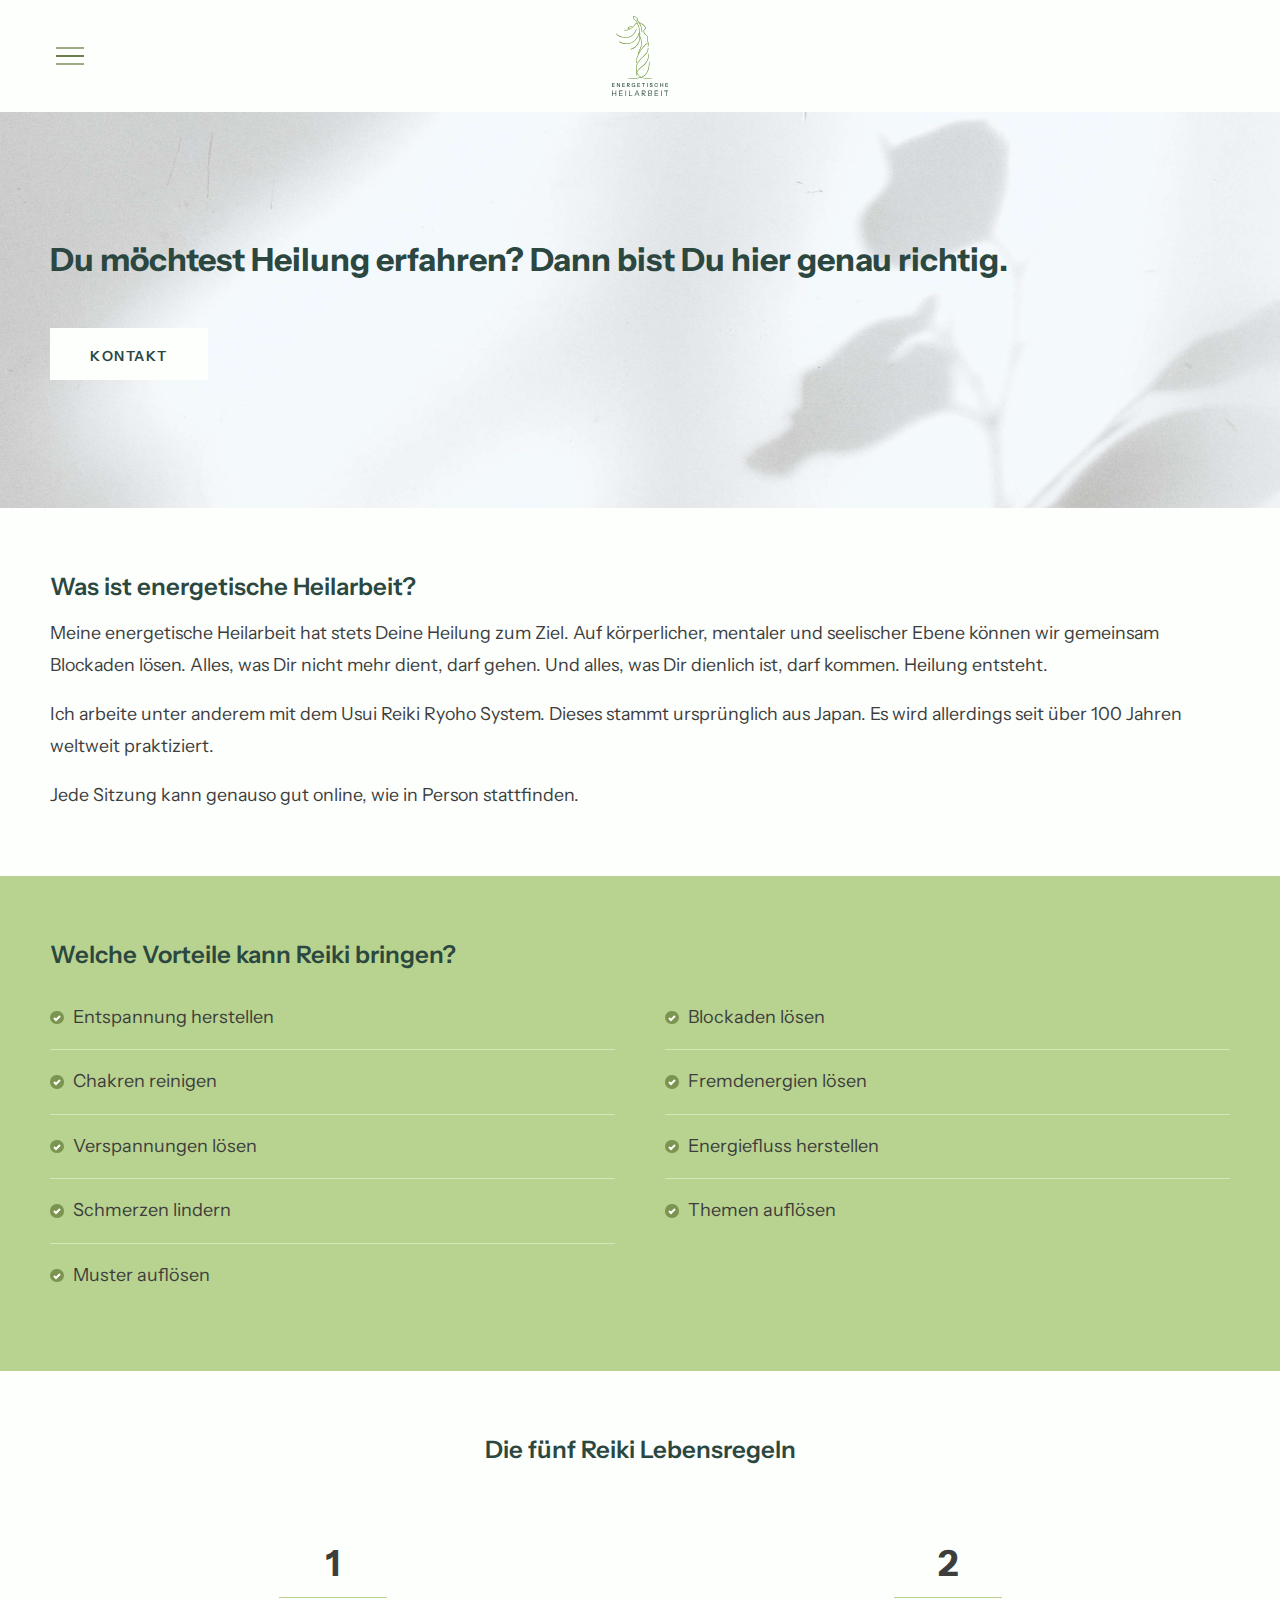
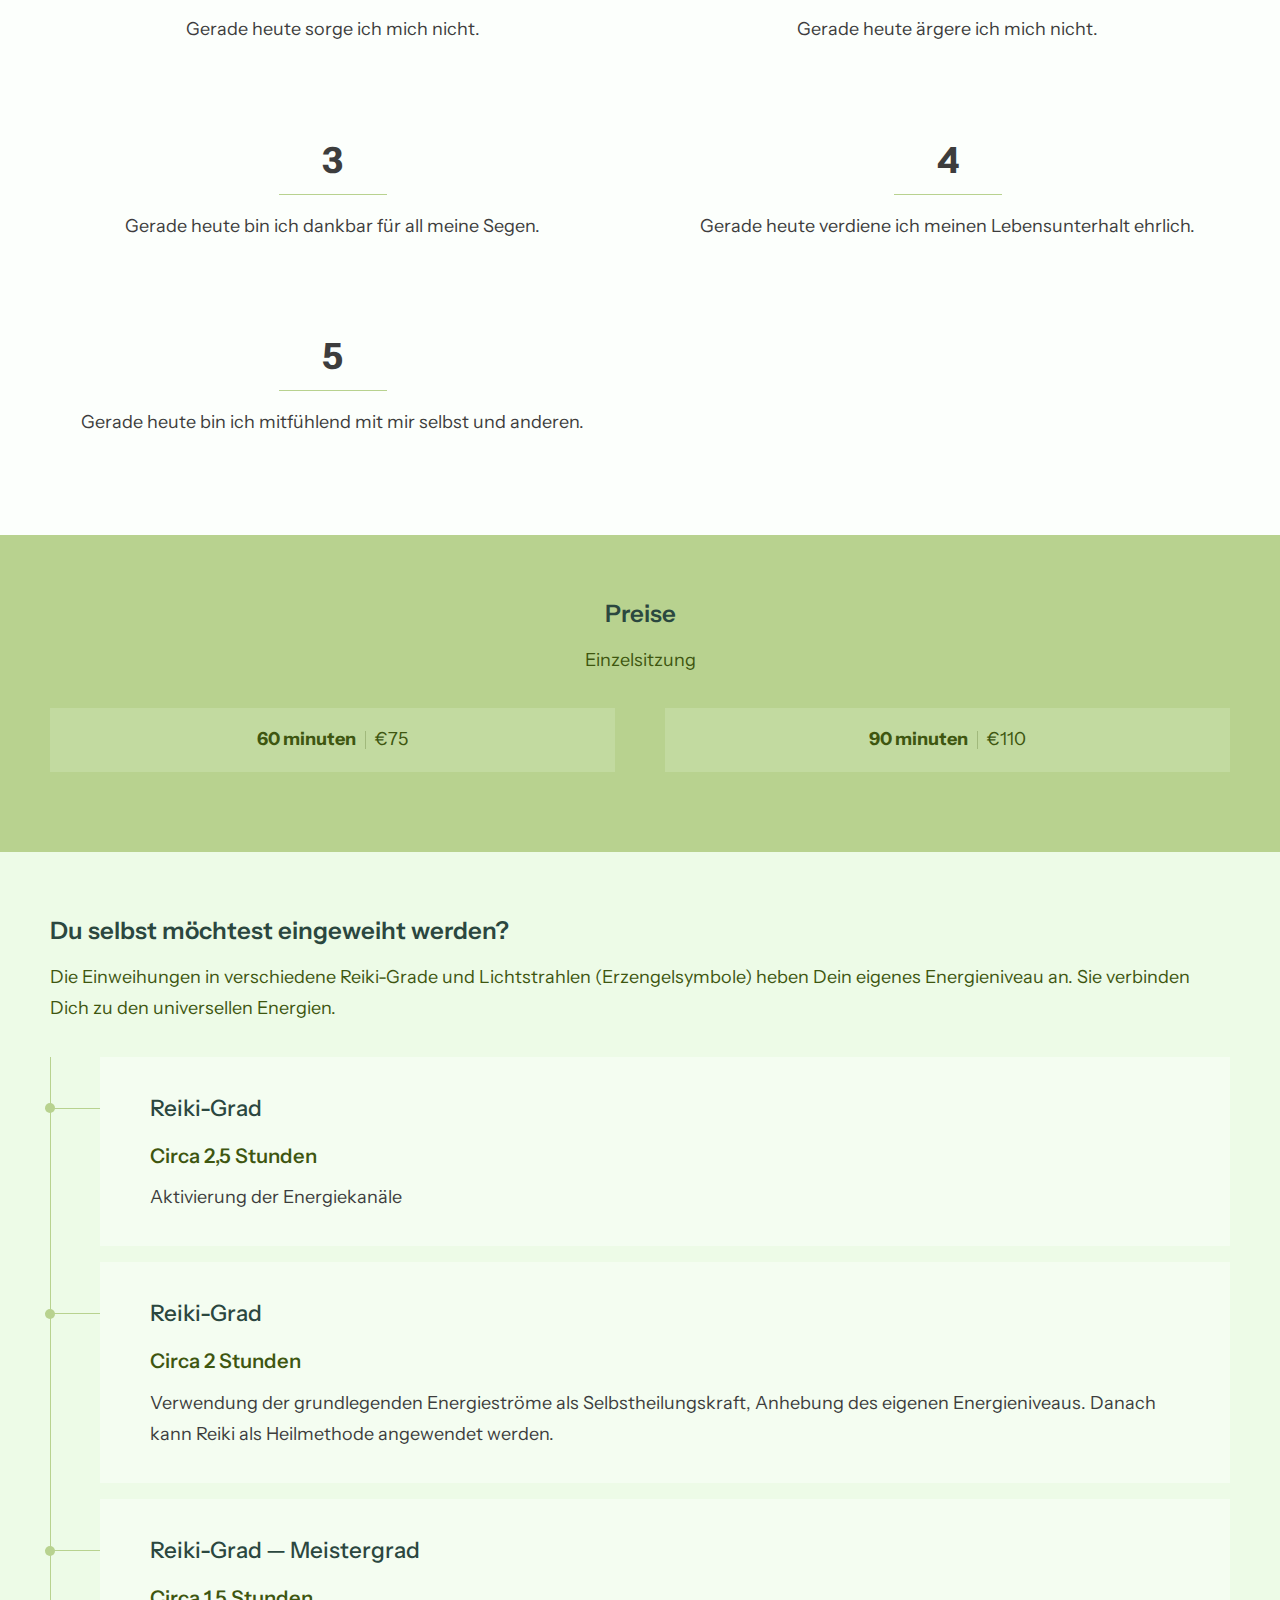
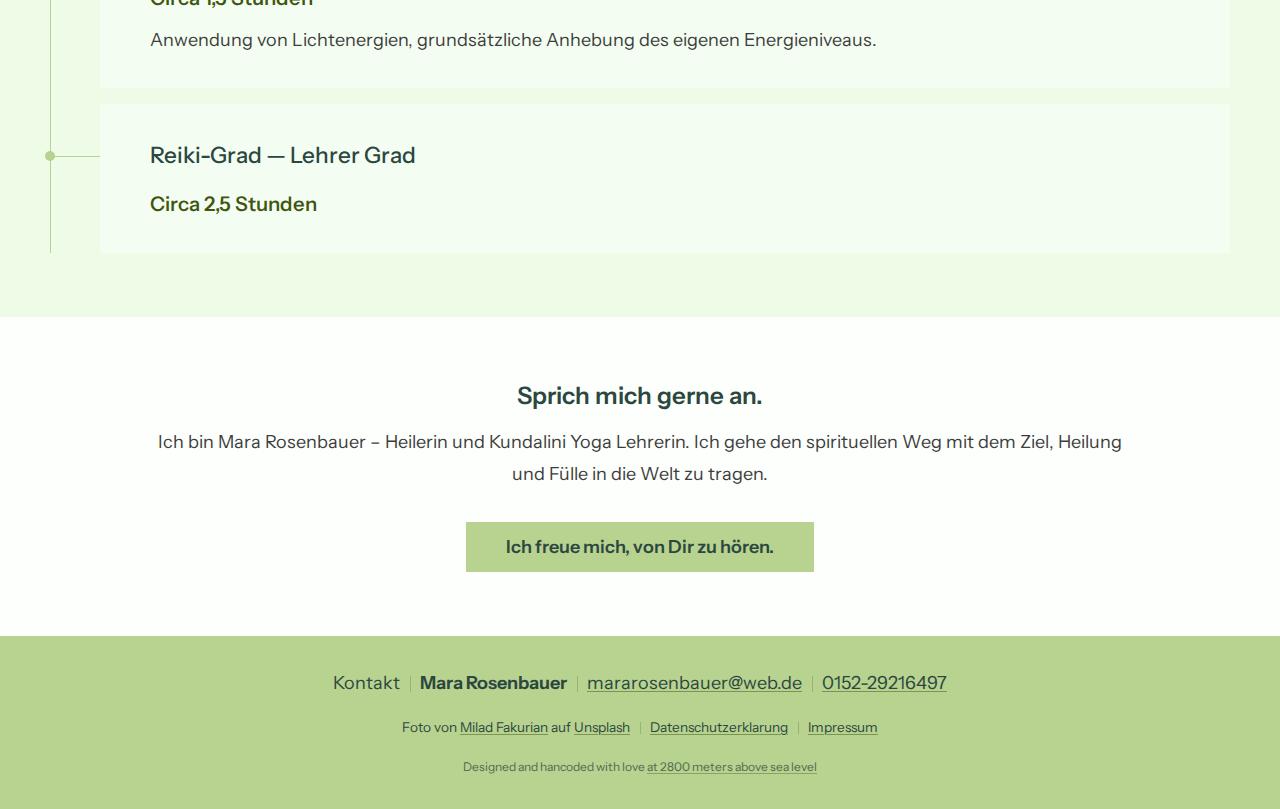
==== index.html @ 8ddde850 "Stuff done up to tablet size (?)" ====
<!DOCTYPE HTML>
<html lang="de">
	<head>
		<title>Energitsche Heilarbeit</title>
		<meta charset="utf-8"/>
		<meta name="description" content="Energitsche Heilarbeit"/>
		<meta name="keywords" content=""/>
		<meta name="viewport" content="width=device-width, initial-scale=1, user-scalable=no"/>
		<meta http-equiv='cache-control' content='no-cache'/>
		<meta http-equiv='expires' content='0'/>
		<meta http-equiv='pragma' content='no-cache'/>
		<link rel="icon" href="favicon.svg" type="image/svg+xml"/>
		<link rel="manifest" href="/manifest.webmanifest">
		<link rel="stylesheet" href="style.css"/>
	</head>

	<body>
		<header>
			<h1 id="header-logo">
				<a class="logo_link" href="#hero">
					<svg id="logo" xmlns="http://www.w3.org/2000/svg" viewBox="0 0 33.616 47.625" preserveAspectRatio="xMidYMin meet" aria-labelledby="logo-title">
						<title id="logo-title">Energitsche Heilarbeit</title>
						<use role="presentation" href="logo.svg#logo"></use>
					</svg>
				</a>
			</h1>
			<nav>
				<input type="checkbox" id="menu_toggle"/>
				<label for="menu_toggle">
					<svg xmlns="http://www.w3.org/2000/svg" aria-label="Menu icon" role="img" viewBox="0 0 40 40">
						<rect width="28" height="2" x="6" y="11" fill="currentColor"></rect>
						<rect width="28" height="2" x="6" y="19" fill="currentColor"></rect>
						<rect width="28" height="2" x="6" y="19" fill="currentColor"></rect>
						<rect width="28" height="2" x="6" y="27" fill="currentColor"></rect>
					</svg>
				</label>
				<ul id="menu_items">
					<li><a href="#wohnungen">Wohnungen</a></li>
					<li><a href="#einzelheiten">Einzelheiten</a></li>
					<li><a href="#uberuns">Über uns</a></li>
					<li><a href="#anreise">Anreise</a></li>
					<li><a href="#kontakt">Kontakt</a></li>
				</ul>
			</nav>
		</header>

		<!-- Hero -->
		<section id="hero" class="photobg">
			<h2>Du möchtest Heilung erfahren? Dann bist Du hier genau richtig.</h2>
			<a tabindex="0" role="button" id="toggle" aria-pressed="false" href="#kontakt">Kontakt</a>
		</section>

		<!-- Intro text -->
		<main class="whitebg">
			<h3>Was ist energetische Heilarbeit?</h3>
			<p>Meine energetische Heilarbeit hat stets Deine Heilung zum Ziel. Auf körperlicher, mentaler und seelischer Ebene können wir gemeinsam Blockaden lösen. Alles, was Dir nicht mehr dient, darf gehen. Und alles, was Dir dienlich ist, darf kommen. Heilung entsteht.</p>
			<p>Ich arbeite unter anderem mit dem Usui Reiki Ryoho System. Dieses stammt ursprünglich aus Japan. Es wird allerdings seit über 100 Jahren weltweit praktiziert.</p>
			<p>Jede Sitzung kann genauso gut online, wie in Person stattfinden.</p>
		</main>

		<!-- Vorteile -->
		<section id="vorteile" class="darkgreenbg">
			<h3>Welche Vorteile kann Reiki bringen?</h3>
			<ul>
				<li>Entspannung herstellen</li>
				<li>Blockaden lösen</li>
				<li>Chakren reinigen</li>
				<li>Fremdenergien lösen</li>
				<li>Verspannungen lösen</li>
				<li>Energiefluss herstellen</li>
				<li>Schmerzen lindern</li>
				<li>Themen auflösen</li>
				<li>Muster auflösen</li>
			</ul>
		</section>

		<!-- Lebensregeln -->
		<section id="lebensregeln" class="photobg">
			<h3>Die fünf Reiki Lebensregeln</h3>
			<ol>
				<li>Gerade heute sorge ich mich nicht.</li>
				<li>Gerade heute ärgere ich mich nicht.</li>
				<li>Gerade heute bin ich dankbar für all meine Segen.</li>
				<li>Gerade heute verdiene ich meinen Lebensunterhalt ehrlich.</li>
				<li>Gerade heute bin ich mitfühlend mit mir selbst und anderen.</li>
			</ol>
		</section>

		<!-- Preise -->
		<section id="preise" class="darkgreenbg">
			<h3>Preise</h3>
			<h4>Einzelsitzung</h4>
			<dl>
				<dt>60 minuten</dt>
				<dd>&euro;75</dd>
			</dl>
			<dl>
				<dt>90 minuten</dt>
				<dd>&euro;110</dd>
			</dl>
		</section>

		<!-- Eingeweiht -->
		<section id="eingeweiht" class="lightgreenbg">
			<h3>Du selbst möchtest eingeweiht werden?</h3>
			<h4>Die Einweihungen in verschiedene Reiki-Grade und Lichtstrahlen (Erzengelsymbole) heben Dein eigenes Energieniveau an. Sie verbinden Dich zu den universellen Energien.</h4>
			<ul>
				<li>
					<h5>Reiki-Grad</h5>
					<h6>Circa 2,5 Stunden</h6>
					<p>Aktivierung der Energiekanäle</p>
				</li>
				<li>
					<h5>Reiki-Grad</h5>
					<h6>Circa 2 Stunden</h6>
					<p>‍Verwendung der grundlegenden Energieströme als Selbstheilungskraft, Anhebung des eigenen Energieniveaus. Danach kann Reiki als Heilmethode angewendet werden.</p>
				</li>
				<li>
					<h5>Reiki-Grad &mdash; Meistergrad</h5>
					<h6>Circa 1,5 Stunden</h6>
					<p>‍‍Anwendung von Lichtenergien, grundsätzliche Anhebung des eigenen Energieniveaus.</p>
				</li>
				<li>
					<h5>Reiki-Grad &mdash; Lehrer Grad</h5>
					<h6>Circa 2,5 Stunden</h6>
				</li>

				<!-- https://codepen.io/MarkBoots/pen/OJOqNyB -->
			</ul>
		</section>

		<!-- Kontakt -->
		<section id="kontakt" class="whitebg">
			<h3>Sprich mich gerne an.</h3>
			<p>Ich bin Mara Rosenbauer – Heilerin und Kundalini Yoga Lehrerin. Ich gehe den spirituellen Weg mit dem Ziel, Heilung und Fülle in die Welt zu tragen.</p>
			<a tabindex="0" role="button" id="toggle" aria-pressed="false" href="mailto:mararosenbauer@web.de">Ich freue mich, von Dir zu hören.</a>
		</section>

		<footer class="darkgreenbg">
			<div id="footer_kontakt">
				<span>Kontakt</span>
				<span><strong>Mara Rosenbauer</strong></span>
				<span><a href="mailto:mararosenbauer@web.de">mararosenbauer@web.de</a></span>
				<span><a href="tel:+49015229216497">0152-29216497</a></span>
			</div>
			<div id="footer_legal">
				<span>Foto von <a href="https://unsplash.com/de/@fakurian?utm_source=unsplash&utm_medium=referral&utm_content=creditCopyText">Milad Fakurian</a> auf <a href="https://unsplash.com/de/fotos/UqP7U400AZs?utm_source=unsplash&utm_medium=referral&utm_content=creditCopyText">Unsplash</a></span>
				<span><a href="datenschutzerklarung.html">Datenschutzerklarung</a></span>
				<span><a href="impressum.html">Impressum</a></span>
			</div>
			<div id="footer_me">
				<span>Designed and hancoded with love <a href="https://miler.codeberg.page/">at 2800 meters above sea level</a></span>
			</div>
		</footer>
	</body>
</html>
---- style.css ----
:root {
	--green-0: #fcfffc;
	--green-0-rgb: 252, 255, 252;

	--green-1: #edfbe7;
	--green-1-rgb: 237, 251, 231;

	--green-2: #b8d28f;
	--green-2-rgb: 184, 210, 143;

	--green-3: #3e5610;
	--green-3-rgb: 62, 86, 16;

	--green-4: #2b473f;
	--green-4-rgb: 43, 71, 63;

	--color-t: #3d3d3d;
	--color-t-rgb: 61, 61, 61;

	--gap: 20px;
	--hgap: var(--gap);
	--vgap: 1rem;
	--lgap: calc(1.5 * var(--hgap));
	--kgap: calc(2 * var(--vgap));
	--typeface: 'InstrumentSans', sans-serif;
	--h2size: 2em;
	--h3size: 1.5em;
	--capsize: 1.25em;
	--textsize: 1.125em;
	--easing: ease-in-out;
	--transtime: 300ms;
}

@media screen and (min-width: 40rem)
{
	:root { --lgap: calc(2 * var(--hgap)) }
}

@media screen and (min-width: 50rem)
{
	:root { --lgap: calc(2.5 * var(--hgap)) }
}

* {
	margin: 0;
	padding: 0;
	box-sizing: border-box;
	outline-color: var(--accnt-1);
}

html {
	font-family: var(--typeface);
	scroll-behavior: smooth;
}

[hidden] {
	display: none;
	visibility: hidden;
}

body {
	margin: 0;
	background-color: var(--green-0);
}

a {
	text-decoration-skip-ink: auto;
	text-decoration-thickness: 1px;
	text-underline-offset: .125em;
}

[role="button"] {
	display: block;
	margin-top: calc(2 * var(--vgap));
	padding: var(--vgap) calc(2 * var(--hgap));
	width: 100%;
	line-height: 1;
	text-align: center;
	font-family: var(--typeface);
	font-size: var(--capsize);
	font-weight: 600;
	font-variant-caps: all-small-caps;
	letter-spacing: .075em;
	text-decoration: none;
	transition: all var(--transtime) var(--easing);
}

[role="button"]:hover,
[role="button"]:active,
[role="button"]:focus { color: var(--green-4) }

@media screen and (min-width: 40rem)
{
	[role="button"] {
		display: inline-block;
		width: auto;
	}
}

/* Shared */

.logo_link {
	display: block;
	line-height: 0;
}

.logo_link svg {
	display: block;
	margin: 0 auto;
	height: 100%;
}

.textwrapper {
	margin-bottom: calc(2 * var(--vgap));
	margin-left: var(--hgap);
	margin-right: var(--hgap);
}

/* Header */

header {
	position: relative;
	display: block;
	padding: var(--vgap) var(--lgap);
}

header::after {
	position: absolute;
	display: block;
	margin: auto;
	width: 100%;
	height: 100%;
	top: 0;
	bottom: 0;
	left: 0;
	right: 0;
	content: '';
	z-index: 0;
	background-color: var(--green-0);
}

#header-logo {
	position: relative;
	margin: 0;
	z-index: 1;
}

#header-logo svg { max-height: calc(5 * var(--vgap)) }

/* Navigation */

nav {
	position: absolute;
	display: block;
	margin: auto;
	width: 100%;
	height: 100%;
	top: 0;
	bottom: 0;
	left: 0;
	right: 0;
}

#menu_toggle { display: none }

nav label {
	position: relative;
	display: block;
	margin: var(--vgap) var(--lgap);
	width: calc(100% - 2 * var(--lgap));
	height: calc( 100% - 2 * var(--vgap));
	z-index: 1;
	line-height: 0;
}

nav svg {
	position: absolute;
	display: block;
	margin: auto;
	width: calc(2 * var(--gap));
	height: calc(2 * var(--gap));
	top: 0;
	bottom: 0;
	left: 0;
	color: rgba(var(--green-3-rgb), .5);
	transition: color var(--transtime) linear;
}

nav svg:hover { color: var(--accnt-1) }

nav rect {
	transition: transform var(--transtime) var(--easing);
	transform-origin: var(--gap) var(--gap);
}

nav ul {
	position: absolute;
	display: flex;
	flex-flow: column nowrap;
	justify-content: center;
	align-items: center;
	gap: var(--kgap);
	margin: auto;
	padding: calc(2 * var(--kgap)) var(--lgap);
	right: 0;
	top: 100%;
	left: 0;
	list-style: none;
	background-color: var(--green-0);
	transform: translateY(-100%);
	transition: transform var(--transtime) var(--easing);
}

nav a {
	display: block;
	padding: calc(var(--kgap) / 2) 0;
	text-align: center;
	font-size: var(--h3size);
	font-weight: 600;
	color: var(--green-4);
	text-decoration: none;
	transition: background-color var(--transtime) var(--easing);
}

nav a:hover {
	color: var(--color-t);
	text-decoration: underline;
	text-decoration-thickness: 1px;
	text-decoration-color: var(--green-2);
}

#menu_toggle:checked~ul { transform: translateY(0) }

#menu_toggle:checked~label rect:nth-child(1) { transform: scaleX(0) }
#menu_toggle:checked~label rect:nth-child(4) { transform: scaleX(0) }
#menu_toggle:checked~label rect:nth-child(2) { transform: rotate(45deg) }
#menu_toggle:checked~label rect:nth-child(3) { transform: rotate(-45deg) }

/* Sections */

main,
section {
	padding-top: calc(2 * var(--kgap));
	padding-bottom: calc(2 * var(--kgap));
	padding-left: var(--lgap);
	padding-right: var(--lgap);
}

h2,
h3,
h4 { margin-bottom: var(--vgap) }

h2,
h3 { line-height: 1.25 }

h2 {
	font-size: var(--h2size);
	font-weight: 900;
	color: var(--green-4);
}

h3 {
	font-size: var(--h3size);
	font-weight: 600;
	color: var(--green-4);
}

h4 {
	line-height: 1.75;
	font-size: var(--textsize);
	font-weight: 400;
	color: var(--green-3);
}

h5 {
	font-size: var(--capsize);
	font-weight: 500;
}

h6 {
	font-size: var(--textsize);
	font-weight: 550;
}

main p,
section p,
section li,
section dt,
section dd {
	line-height: 1.75;
	font-size: var(--textsize);
}

main p,
section p,
section li,
section dd {
	font-weight: 300;
	color: var(--color-t);
}

section ul,
section dl {
	margin-top: var(--vgap);
	margin-bottom: var(--vgap);
}

section ul:last-child,
section dl:last-child { margin-bottom: 0 }

section ul { list-style: none }

/* Custom sections */

.whitebg { background-color: var(--green-0) }
.darkgreenbg { background-color: var(--green-2) }
.lightgreenbg { background-color: var(--green-1) }

.whitebg a {
	background-color: var(--green-2);
	font-size: var(--textsize);
	font-variant-caps: normal;
	letter-spacing: 0;
	color: var(--green-4);
}

.whitebg a:hover {
	background-color: var(--green-4);
	color: var(--green-0);
}

.photobg {
	background-image: url('milad-fakurian-UqP7U400AZs-unsplash.jpg');
	background-repeat: no-repeat;
	background-position: 50% 50%;
	background-size: cover;
	background-attachment: fixed;
}

.photobg a {
	background-color: var(--green-0);
	color: var(--green-4);
}

.photobg a:hover {
	background-color: var(--green-4);
	color: var(--green-0);
}

/* Hero */

#hero {
	padding-top: calc(8 * var(--vgap));
	padding-bottom: calc(8 * var(--vgap));
}

/* Main */

main p { font-stretch: 99% }
main p+p { margin-top: 1em }

/* Vorteile */

#vorteile ul {
	padding: 0;
	list-style: none;
}

#vorteile li { padding: var(--vgap) 0 }
#vorteile li+li { border-top: 1px solid rgba(var(--green-1-rgb), .5) }

#vorteile li::before {
	display: inline-block;
	margin-right: .5em;
	width: .75em;
	height: .75em;
	border-radius: 50%;
	vertical-align: baseline;
	line-height: .75;
	text-align: center;
	background-color: rgba(var(--green-3-rgb), .5);
	content: url("data:image/svg+xml,<svg width='8' viewBox='0 0 8 8' xmlns='http://www.w3.org/2000/svg'><path d='m 1 3l2 2l4 -4' fill='none' stroke='white' stroke-width='2'/></svg>");
}

@media screen and (min-width: 40rem)
{
	#vorteile ul {
		display: grid;
		grid-template-columns: repeat(2, 1fr);
		gap: 0 var(--lgap);
	}

	#vorteile li:nth-of-type(2) { border-top: 0 }
}

/* Lebensregeln */

#lebensregeln h3 { text-align: center }

#lebensregeln ol {
	display: grid;
	grid-auto-rows: minmax(min-content, max-content);
	grid-template-rows: 1fr;
	gap: var(--vgap);
	margin-top: calc(3 * var(--vgap));
	padding: 0;
	list-style: none;
}

#lebensregeln li {
	padding: var(--vgap) var(--hgap);
	text-align: center;
	background-color: var(--green-0);
}

#lebensregeln li::before {
	display: flex;
	flex-flow: column nowrap;
	justify-content: center;
	align-items: center;
	margin: 0 auto var(--vgap);
	padding-bottom: var(--vgap);
	max-width: 3em;
	border-bottom: 1px solid var(--green-2);
	line-height: 1;
	font-size: 2em;
	font-weight: 900;
	content: counter(list-item);
}

@media screen and (min-width: 40rem)
{
	#lebensregeln ol {
		grid-template-columns: repeat(2, 1fr);
		gap: var(--kgap) var(--lgap);
	}
	
	#lebensregeln li { padding: var(--kgap) var(--hgap) }
}

/* Preise */

#preise h3,
#preise h4 { text-align: center }

#preise dl {
	display: flex;
	flex-flow: row nowrap;
	justify-content: center;
	align-items: center;
	padding: var(--vgap) var(--hgap);
	text-align: center;
	background-color: rgba(var(--green-1-rgb), .2);
}

#preise dl:first-of-type { margin-top: calc(3 * var(--vgap)) }

#preise dt,
#preise dd { color: var(--green-3) }

#preise dt { font-weight: 700 }

#preise dd::before {
	display: inline-block;
	margin: 0 .5em;
	width: 1px;
	height: 1em;
	vertical-align: middle;
	background-color: rgba(var(--green-3-rgb), .25);
	content: '';
}

@media screen and (min-width: 40rem)
{
	#preise {
		display: grid;
		grid-template-columns: repeat(2, 1fr);
		gap: 0 var(--lgap);
	}
	
	#preise h3,
	#preise h4 { grid-column: 1/3 }

	#preise dl:first-of-type { margin-top: var(--vgap) }
	#preise dl:last-of-type { margin-bottom: var(--vgap) }
}

/* Eingeweiht */

#eingeweiht ul {
	position: relative;
	display: grid;
	grid-template-columns: 1fr;
	justify-content: center;
	align-items: center;
	gap: var(--vgap);
	margin-top: var(--kgap);
}

#eingeweiht ul::before {
	position: absolute;
	display: block;
	margin: auto;
	width: 1px;
	height: 100%;
	top: 0;
	bottom: 0;
	left: 0;
	content: '';
	z-index: 1;
	background-color: var(--green-2);
}

#eingeweiht li {
	display: block;
	padding: var(--kgap) var(--lgap);
	background-color: rgba(var(--green-0-rgb), .5);
}

#eingeweiht h5 { position: relative }

#eingeweiht h5::before {
	position: absolute;
	display: block;
	margin: auto;
	width: calc(var(--gap) / 2);
	height: calc(var(--gap) / 2);
	top: 0;
	bottom: 0;
	left: calc(0px - 1.75 * var(--gap));
	content: '';
	border-radius: calc(var(--gap) / 4);
	background-color: var(--green-2);
}

#eingeweiht h6,
#eingeweiht p { margin-top: .5em }

#eingeweiht h5 {
	font-size: var(--capsize);
	color: var(--green-4);
}

#eingeweiht h6 {
	font-size: var(--textsize);
	color: var(--green-3);
}

#eingeweiht p {
	font-size: 1em;
	color: var(--color-t);
}

@media screen and (min-width: 40rem)
{
	#eingeweiht ul { margin-left: var(--lgap) }
	#eingeweiht ul::before { left: calc(0px - var(--lgap)) }
	#eingeweiht h5::before { left: calc(0px - 2 * var(--lgap) - var(--gap) / 4) }
	
	#eingeweiht h5::after {
		position: absolute;
		display: block;
		margin: auto;
		width: calc(var(--lgap) + var(--gap) / 4);
		height: 1px;
		top: 0;
		bottom: 0;
		left: calc(0px - 2 * var(--lgap) - var(--gap) / 4);
		content: '';
		background-color: var(--green-2);
	}
}

/* Kontakt */

#kontakt { text-align: center }

@media screen and (min-width: 50rem)
{
	#kontakt {
		padding-left: calc(3 * var(--lgap));
		padding-right: calc(3 * var(--lgap));
	}
}

/* Legal */

.textlegal h5 {
	margin-top: 1em;
	margin-bottom: 1em;
}

.textlegal li>h5 {
	display: inline;
	margin-left: .5em;
}

.textlegal ul,
.textlegal dt,
.textlegal ol+p,
.textlegal dl+p { margin-top: 1em }

.textlegal ul { list-style: disc inside none }
.textlegal ol { list-style: lower-alpha inside none }

.textlegal ul li,
.textlegal ol ol li {
	line-height: 1.5;
	font-size: var(--textsize);
	font-weight: 300;
	color: var(--color-t);
}

.textlegal ol li { margin-top: 1em }
.textlegal ol ol { margin-left: var(--hgap) }

.textlegal ol li::marker,
.textlegal ul li::marker { color: var(--color-t) }

.textlegal ol li::marker {
	display: inline;
	float: left;
	font-weight: 600;
}

.textlegal>ol>li>p { margin-top: 1em }

.textlegal dt,
.textlegal>ol>li::marker { font-size: var(--textsize) }

.textlegal dt { color: var(--color-t) }

.textlegal a { color: var(--accnt-1) }

/* Footer */

footer {
	padding: var(--kgap) var(--lgap);
	text-align: center;
	color: var(--color-t);
}

footer span,
footer a {
	font-weight: 400;
	line-height: 1.75;
	color: var(--green-4);
}

footer span { display: block }

footer a {
	text-decoration-thickness: 1px;
	text-decoration-color: rgba(var(--green-3-rgb), .5);
}

footer a:hover { text-decoration-color: var(--green-3) }
footer a:focus { text-decoration-color: var(--green-2) }
footer a:active { color: var(--green-3) }

#footer_kontakt { font-size: var(--textsize) }
#footer_kontakt strong { font-weight: 650 }

#footer_legal {
	margin-top: calc(2 * var(--vgap));
	font-size: .85em;
}

#footer_me {
	margin-top: var(--vgap);
	font-size: .75em;
	opacity: .75;
}

@media screen and (min-width: 50rem)
{
	#footer_kontakt,
	#footer_legal {
		display: flex;
		flex-flow: row nowrap;
		justify-content: center;
		gap: var(--hgap);
	}
	
	#footer_kontakt span+span,
	#footer_legal span+span { position: relative }

	#footer_kontakt span+span::before,
	#footer_legal span+span::before {
		display: inline-block;
		position: absolute;
		margin: auto;
		width: 1px;
		height: 50%;
		top: 0;
		bottom: 0;
		left: calc(0px - var(--hgap) / 2);
		content: '';
		background-color: rgba(var(--green-3-rgb), .25);
	}
	
	#footer_legal { margin-top: var(--vgap) }
}

@font-face{
	font-family: "InstrumentSans";
	src: url("InstrumentSans.woff2") format("woff2-variations");
	font-display: swap;
	font-weight: 400 700;
	font-stretch: 75% 100%;
	font-style: oblique 0deg 100deg;
}
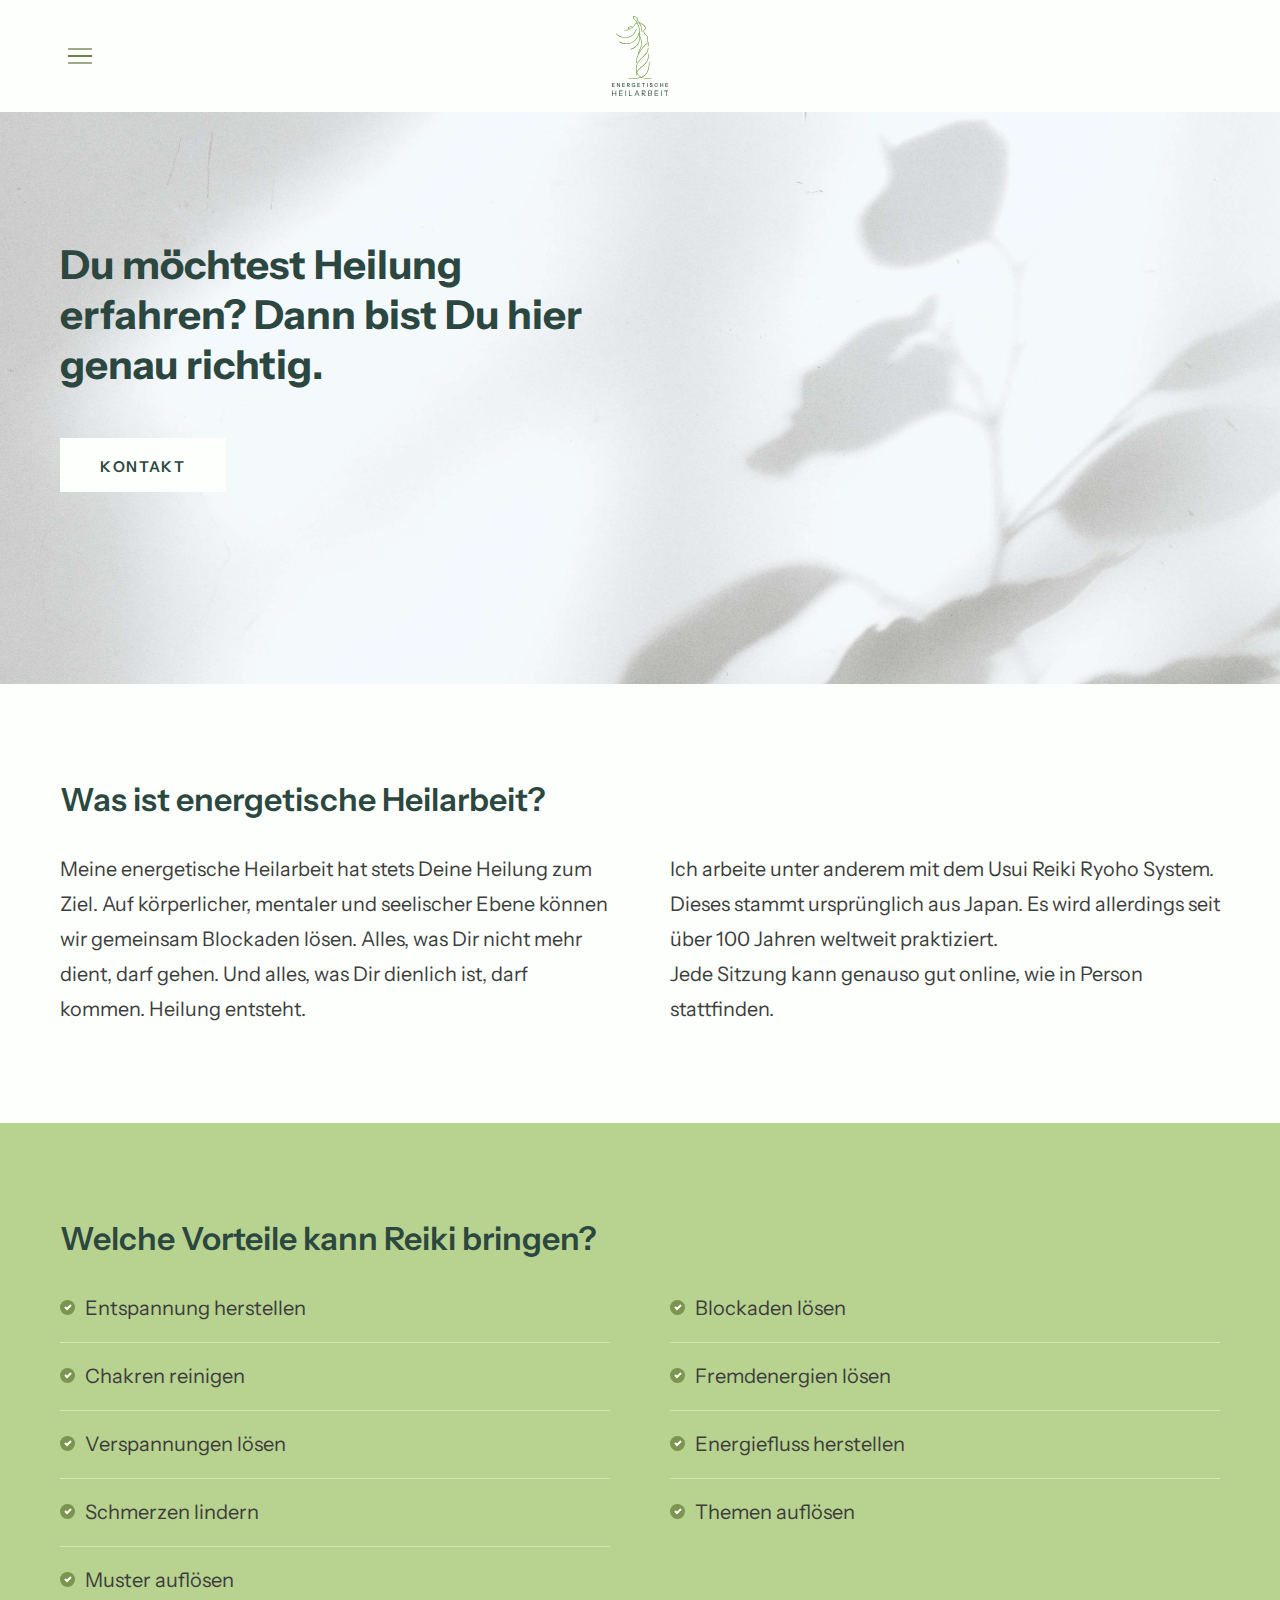
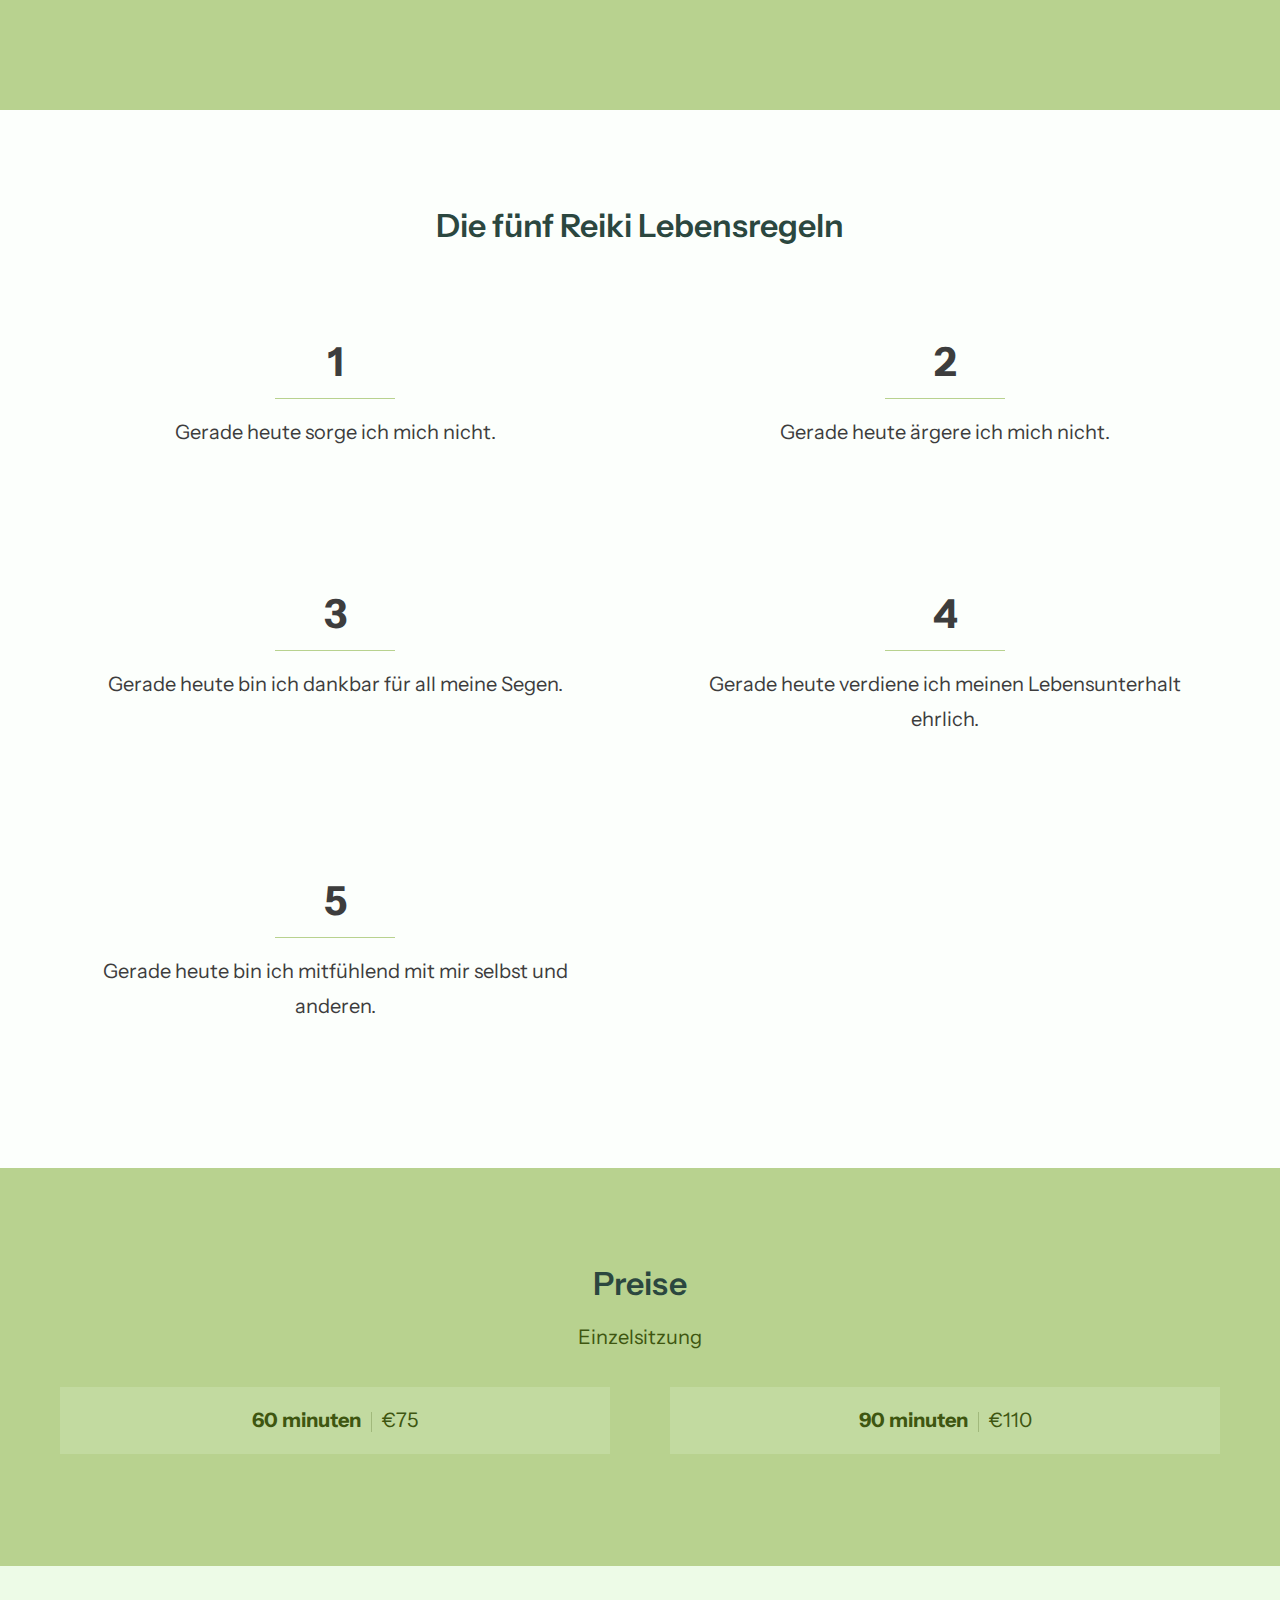
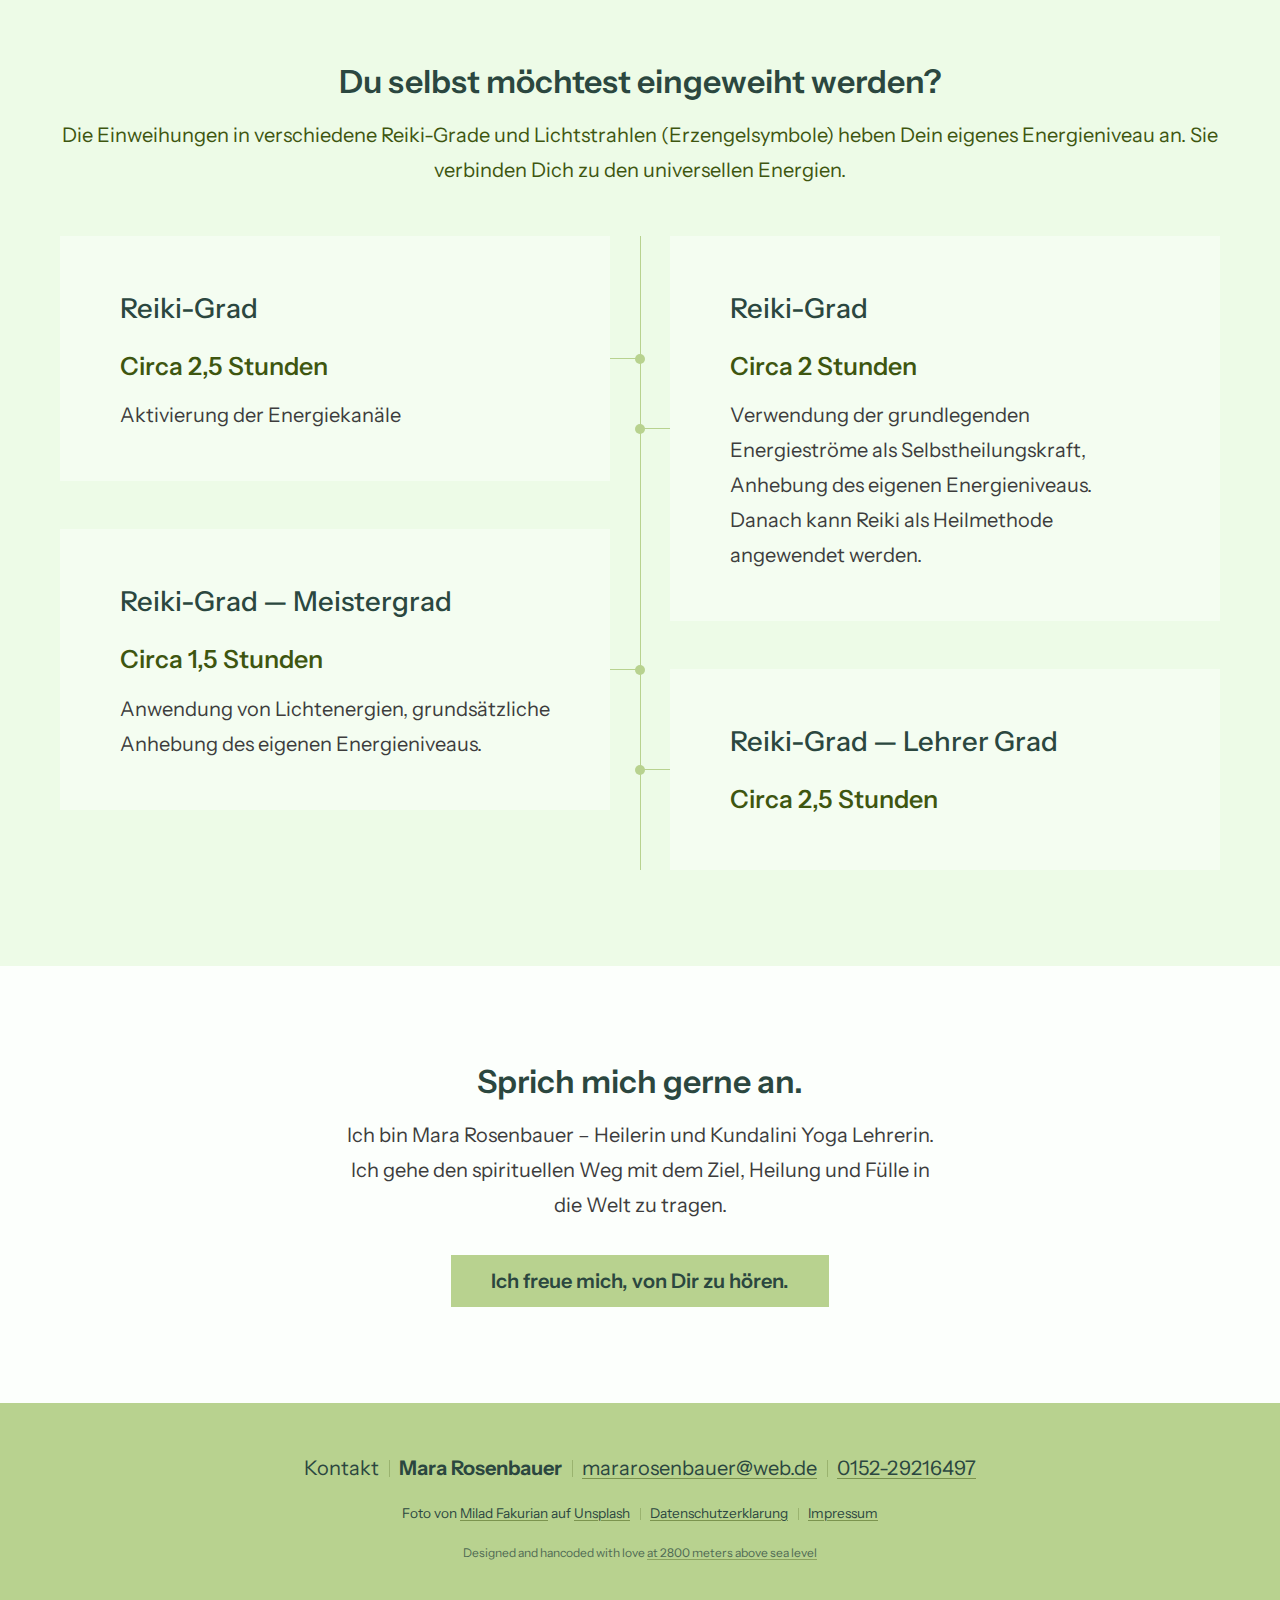
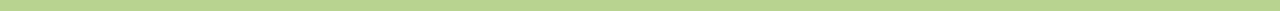
==== commit 5a5dfa0a: "Timeline-type grid, styling for bigger screens" ====
--- a/index.html
+++ b/index.html
@@ -28,10 +28,10 @@
 				<input type="checkbox" id="menu_toggle"/>
 				<label for="menu_toggle">
 					<svg xmlns="http://www.w3.org/2000/svg" aria-label="Menu icon" role="img" viewBox="0 0 40 40">
-						<rect width="28" height="2" x="6" y="11" fill="currentColor"></rect>
-						<rect width="28" height="2" x="6" y="19" fill="currentColor"></rect>
-						<rect width="28" height="2" x="6" y="19" fill="currentColor"></rect>
-						<rect width="28" height="2" x="6" y="27" fill="currentColor"></rect>
+						<rect width="24" height="2" x="8" y="12" fill="currentColor"></rect>
+						<rect width="24" height="2" x="8" y="19" fill="currentColor"></rect>
+						<rect width="24" height="2" x="8" y="19" fill="currentColor"></rect>
+						<rect width="24" height="2" x="8" y="26" fill="currentColor"></rect>
 					</svg>
 				</label>
 				<ul id="menu_items">
@@ -124,8 +124,6 @@
 					<h5>Reiki-Grad &mdash; Lehrer Grad</h5>
 					<h6>Circa 2,5 Stunden</h6>
 				</li>
-
-				<!-- https://codepen.io/MarkBoots/pen/OJOqNyB -->
 			</ul>
 		</section>
 
--- a/style.css
+++ b/style.css
@@ -33,12 +33,44 @@
 
 @media screen and (min-width: 40rem)
 {
-	:root { --lgap: calc(2 * var(--hgap)) }
+	:root {
+		--lgap: calc(2 * var(--hgap));
+		--h2size: 2.25em;
+	}
 }
 
 @media screen and (min-width: 50rem)
 {
 	:root { --lgap: calc(2.5 * var(--hgap)) }
+}
+
+@media screen and (min-width: 75rem)
+{
+	:root {
+		--lgap: calc(3 * var(--hgap));
+		--kgap: calc(3 * var(--vgap));
+		--h2size: 2.5em;
+		--h3size: 2em;
+		--capsize: 1.375em;
+		--textsize: 1.25em;
+	}
+}
+
+@media screen and (min-width: 100rem)
+{
+	:root { --lgap: calc(4 * var(--hgap)) }
+}
+
+@media screen and (min-width: 100rem)
+{
+	:root {
+		--lgap: calc(6 * var(--hgap));
+		--kgap: calc(4 * var(--vgap));
+		--h2size: 2.75em;
+		--h3size: 2.25em;
+		--capsize: 1.5em;
+		--textsize: 1.5em;
+	}
 }
 
 * {
@@ -194,7 +226,6 @@
 }
 
 nav ul {
-	position: absolute;
 	display: flex;
 	flex-flow: column nowrap;
 	justify-content: center;
@@ -236,6 +267,11 @@
 #menu_toggle:checked~label rect:nth-child(2) { transform: rotate(45deg) }
 #menu_toggle:checked~label rect:nth-child(3) { transform: rotate(-45deg) }
 
+@media screen and (min-width: 75rem)
+{
+	nav ul { padding: var(--kgap) var(--lgap) }
+}
+
 /* Sections */
 
 main,
@@ -354,10 +390,35 @@
 	padding-bottom: calc(8 * var(--vgap));
 }
 
+@media screen and (min-width: 40rem)
+{
+	#hero h2 { width: calc(50% - var(--lgap) / 2) }
+}
+
+@media screen and (min-width: 60rem)
+{
+	#hero { padding-bottom: calc(12 * var(--vgap)) }
+}
+
 /* Main */
 
 main p { font-stretch: 99% }
 main p+p { margin-top: 1em }
+
+@media screen and (min-width: 60rem)
+{
+	main {
+		column-count: 2;
+		column-gap: var(--lgap);
+	}
+
+	main h3 {
+		margin-bottom: calc(2 * var(--vgap));
+		column-span: all;
+	}
+
+	main p+p { margin-top: 0 }
+}
 
 /* Vorteile */
 
@@ -391,6 +452,16 @@
 	}
 
 	#vorteile li:nth-of-type(2) { border-top: 0 }
+}
+
+@media screen and (min-width: 75rem)
+{
+	#vorteile li::before {
+		position: relative;
+		top: -.125em;
+		vertical-align: middle;
+		line-height: .5;
+	}
 }
 
 /* Lebensregeln */
@@ -571,6 +642,75 @@
 	}
 }
 
+@media screen and (min-width: 60rem)
+{
+	#eingeweiht h3,
+	#eingeweiht h4 { text-align: center }
+
+	#eingeweiht ul {
+		grid-template-columns: repeat(2, 1fr);
+		align-items: start;
+		gap: calc(3 * var(--vgap)) var(--lgap);
+		margin-left: 0;
+	}
+	
+	#eingeweiht ul::before {
+		left: 0;
+		right: 0;
+	}
+	
+	#eingeweiht h5::before,
+	#eingeweiht h5::after { display: none }
+
+	#eingeweiht li { position: relative }
+	#eingeweiht li:nth-of-type(odd) { grid-column: 1/2 }
+	#eingeweiht li:nth-of-type(even) { grid-column: 2/3 }
+	#eingeweiht li:nth-of-type(1) { grid-row: 1/2 }
+	#eingeweiht li:nth-of-type(2) { grid-row: 1/3 }
+	#eingeweiht li:nth-of-type(3) { grid-row: 2/5 }
+	#eingeweiht li:nth-of-type(4) { grid-row: 3/5 }
+	
+	#eingeweiht li::before,
+	#eingeweiht li::after {
+		position: absolute;
+		display: block;
+		margin: auto;
+		top: 0;
+		bottom: 0;
+		content: '';
+		background-color: var(--green-2);
+	}
+
+	#eingeweiht li::before {
+		width: calc(var(--lgap) / 2);
+		height: 1px;
+	}
+	
+	#eingeweiht li:nth-of-type(odd)::before { right: calc(0px - var(--lgap) / 2) }
+	#eingeweiht li:nth-of-type(even)::before { left: calc(0px - var(--lgap) / 2) }
+
+	#eingeweiht li::after {
+		width: calc(var(--gap) / 2);
+		height: calc(var(--gap) / 2);
+		border-radius: calc(var(--gap) / 4);
+	}
+	
+	#eingeweiht li:nth-of-type(odd)::after { right: calc(0px - var(--lgap) / 2 - var(--gap) / 4) }
+	#eingeweiht li:nth-of-type(even)::after { left: calc(0px - var(--lgap) / 2 - var(--gap) / 4) }
+}
+
+@media screen and (min-width: 100rem)
+{
+	#eingeweiht li::after {
+		width: var(--gap);
+		height: var(--gap);
+		border-radius: calc(var(--gap) / 2);
+	}
+	
+	#eingeweiht li:nth-of-type(odd)::after { right: calc(0px - var(--lgap) / 2 - var(--gap) / 2) }
+	#eingeweiht li:nth-of-type(even)::after { left: calc(0px - var(--lgap) / 2 - var(--gap) / 2) }
+}
+
 /* Kontakt */
 
 #kontakt { text-align: center }
@@ -580,6 +720,16 @@
 	#kontakt {
 		padding-left: calc(3 * var(--lgap));
 		padding-right: calc(3 * var(--lgap));
+	}
+}
+
+@media screen and (min-width: 60rem)
+{
+	#kontakt {
+		margin: auto;
+		padding-left: 0;
+		padding-right: 0;
+		width: calc(50% - var(--lgap) / 2);
 	}
 }
 
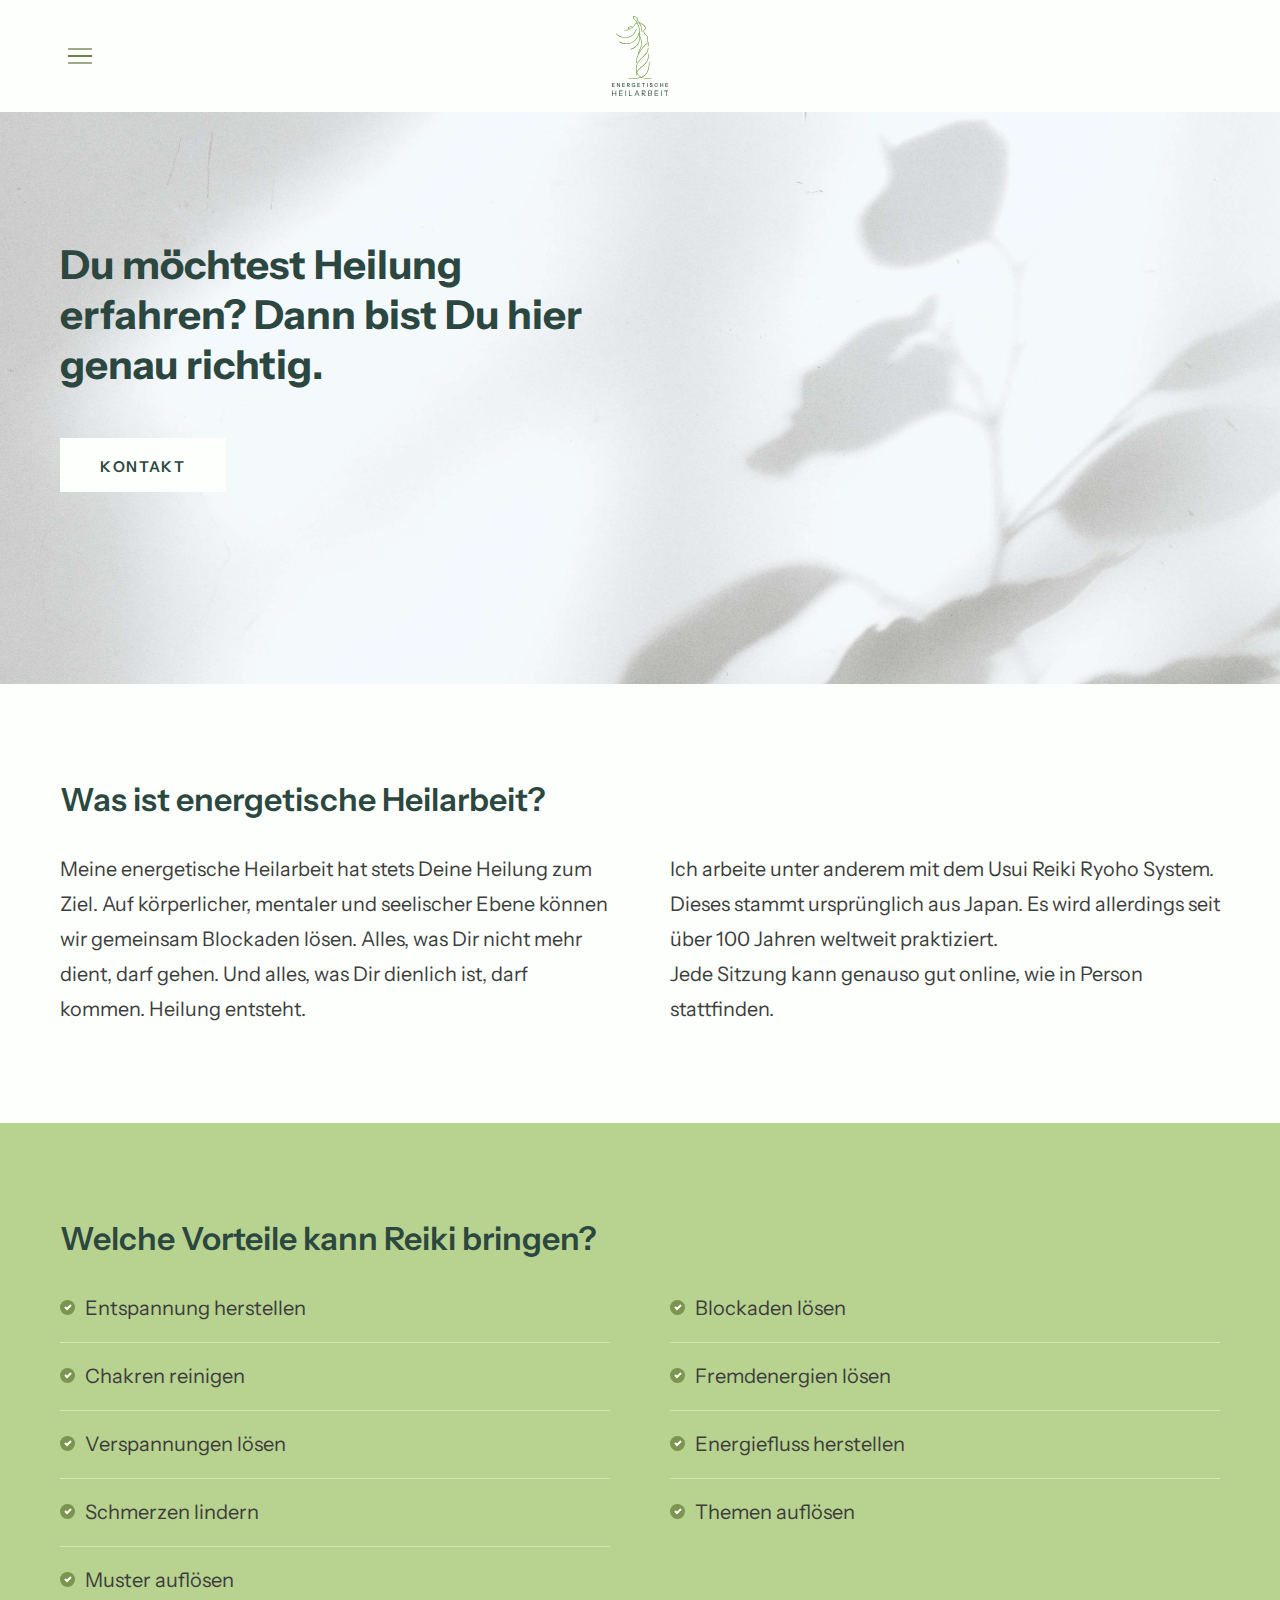
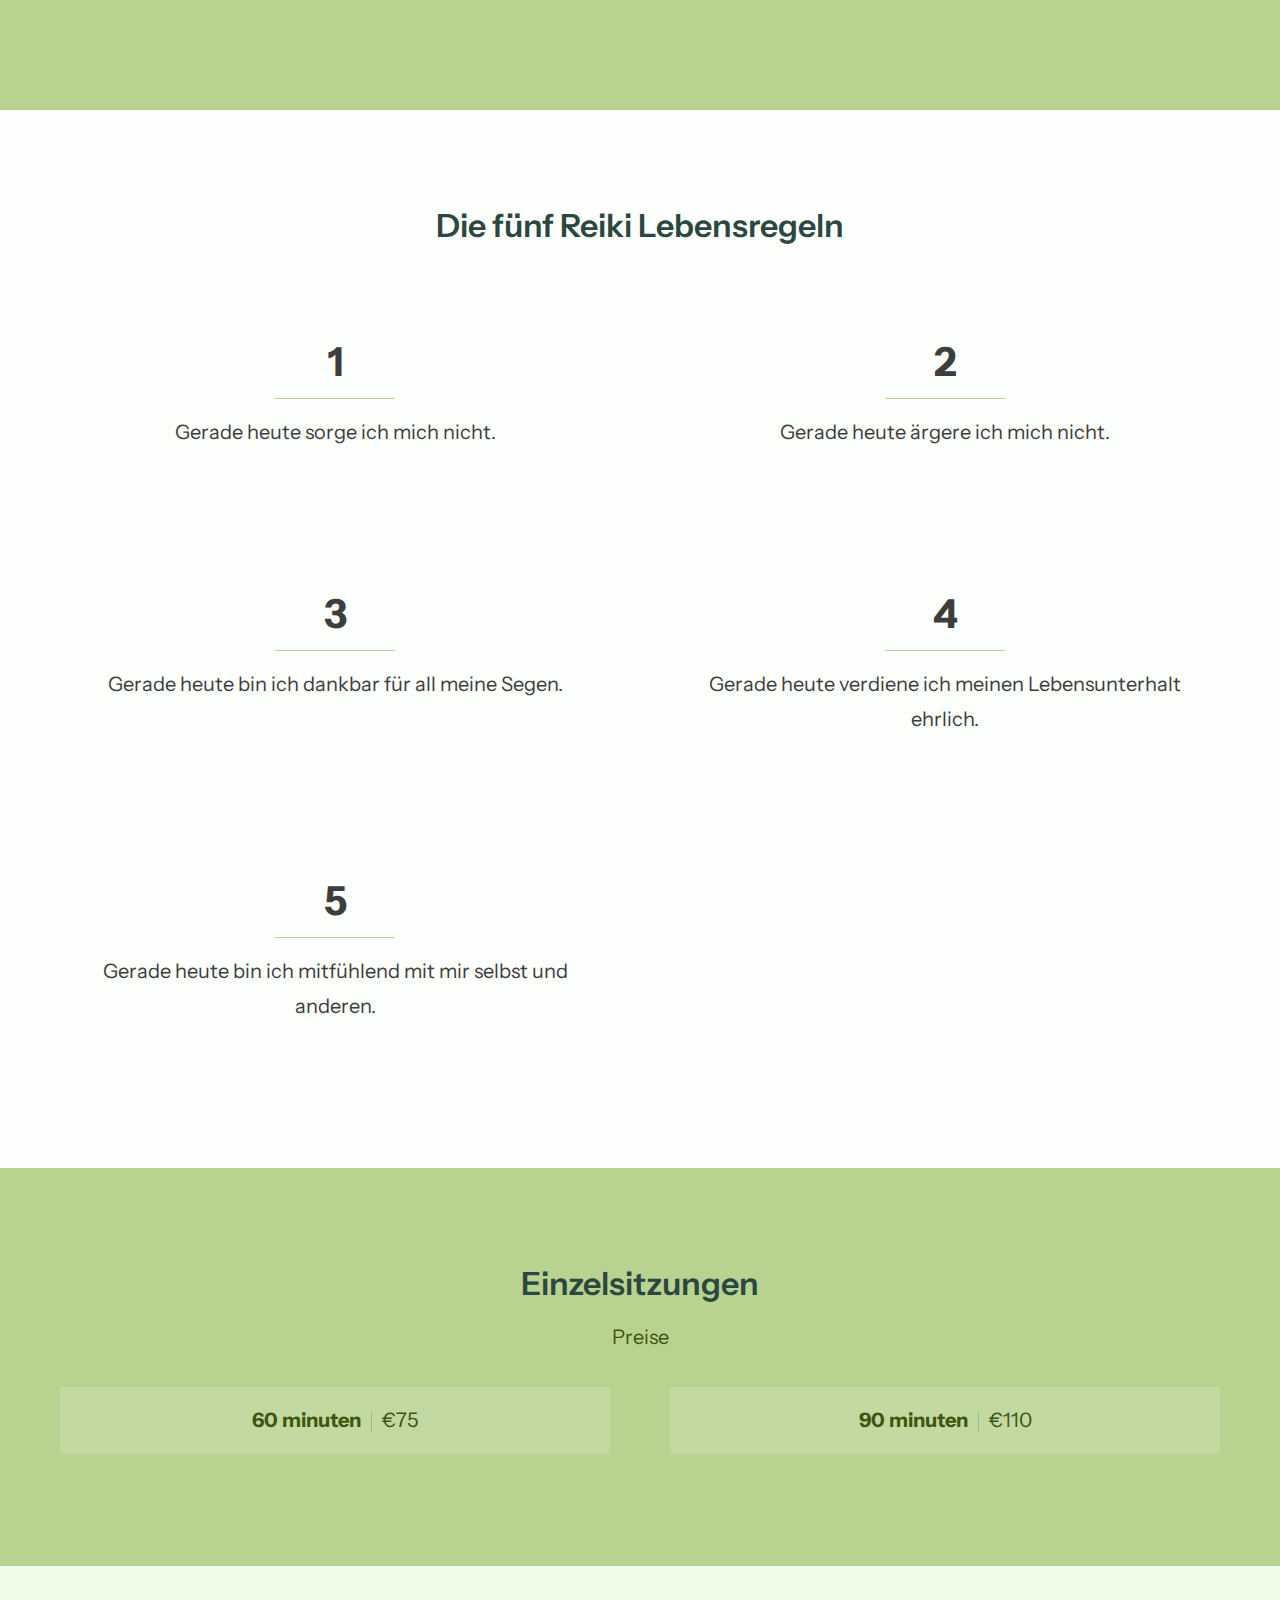
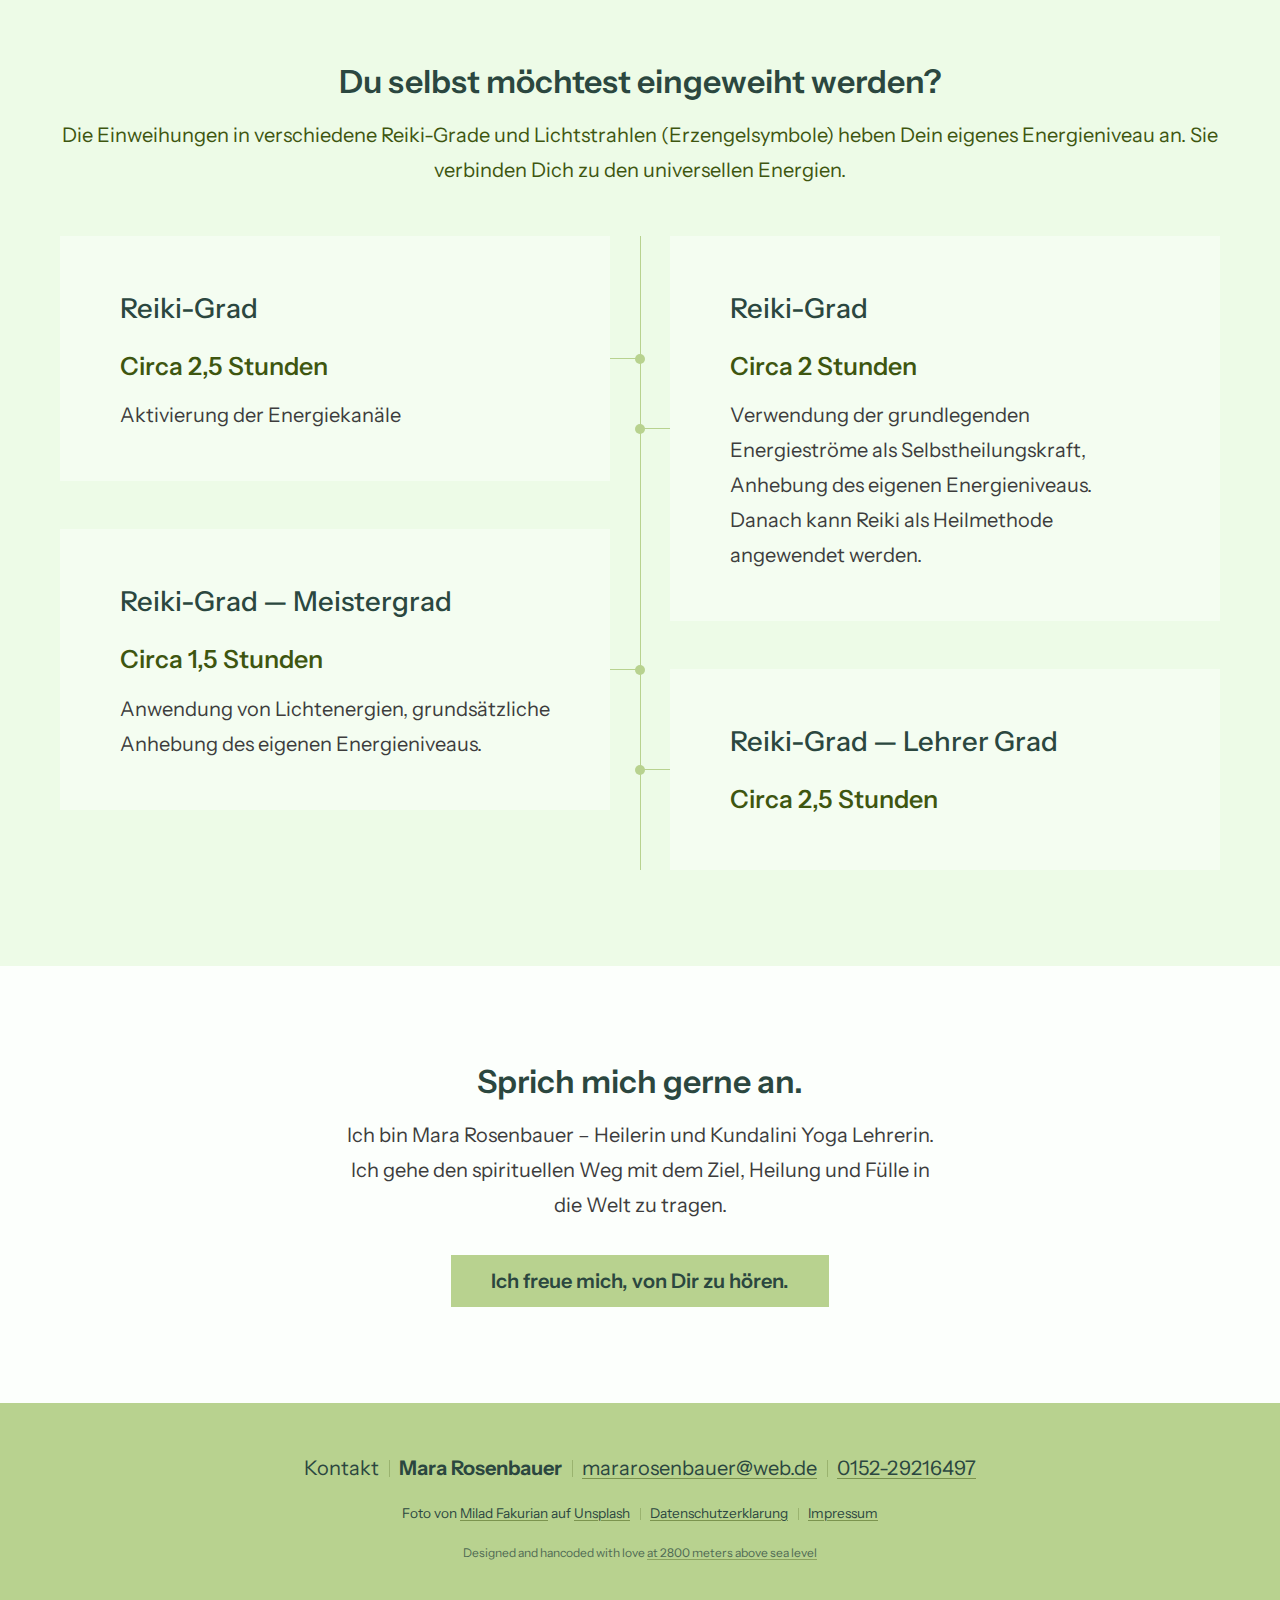
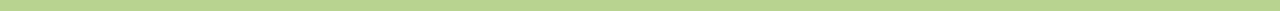
==== commit a5041fc6: "Update on legal texts; menus on legal pages; dark mode" ====
--- a/index.html
+++ b/index.html
@@ -3,8 +3,8 @@
 	<head>
 		<title>Energitsche Heilarbeit</title>
 		<meta charset="utf-8"/>
-		<meta name="description" content="Energitsche Heilarbeit"/>
-		<meta name="keywords" content=""/>
+		<meta name="description" content="Hier findest Du energetische Heilung und Reiki für Körper, Geist und Seele. Vereinbare jetzt einen Termin mit mir."/>
+		<meta name="keywords" content="Heilung, Energiearbeit, Reiki, Körper, Geist, Seele, Mara Rosenbauer"/>
 		<meta name="viewport" content="width=device-width, initial-scale=1, user-scalable=no"/>
 		<meta http-equiv='cache-control' content='no-cache'/>
 		<meta http-equiv='expires' content='0'/>
@@ -35,9 +35,10 @@
 					</svg>
 				</label>
 				<ul id="menu_items">
-					<li><a href="#wohnungen">Wohnungen</a></li>
-					<li><a href="#einzelheiten">Einzelheiten</a></li>
-					<li><a href="#uberuns">Über uns</a></li>
+					<li><a href="#hero">Energetische Heilarbeit</a></li>
+					<li><a href="#preise">Einzelsitzungen</a></li>
+					<li><a href="#einweihungen">Einweihungen</a></li>
+					<li><a href="#uberuns">Über mich</a></li>
 					<li><a href="#anreise">Anreise</a></li>
 					<li><a href="#kontakt">Kontakt</a></li>
 				</ul>
@@ -88,8 +89,8 @@
 
 		<!-- Preise -->
 		<section id="preise" class="darkgreenbg">
-			<h3>Preise</h3>
-			<h4>Einzelsitzung</h4>
+			<h3>Einzelsitzungen</h3>
+			<h4>Preise</h4>
 			<dl>
 				<dt>60 minuten</dt>
 				<dd>&euro;75</dd>
@@ -101,7 +102,7 @@
 		</section>
 
 		<!-- Eingeweiht -->
-		<section id="eingeweiht" class="lightgreenbg">
+		<section id="einweihungen" class="lightgreenbg">
 			<h3>Du selbst möchtest eingeweiht werden?</h3>
 			<h4>Die Einweihungen in verschiedene Reiki-Grade und Lichtstrahlen (Erzengelsymbole) heben Dein eigenes Energieniveau an. Sie verbinden Dich zu den universellen Energien.</h4>
 			<ul>
--- a/style.css
+++ b/style.css
@@ -73,11 +73,34 @@
 	}
 }
 
+@media (prefers-color-scheme: dark)
+{
+	:root {
+		--green-0: #2b473f;
+		--green-0-rgb: 43, 71, 63;
+
+		--green-1: #3b574f;
+		--green-1-rgb: 59, 87, 79;
+
+		--green-2: #b8d28f;
+		--green-2-rgb: 184, 210, 143;
+
+		--green-3: #edfbe7;
+		--green-3-rgb: 237, 251, 231;
+
+		--green-4: #fcfffc;
+		--green-4-rgb: 252, 255, 252;
+
+		--color-t: #3d3d3d;
+		--color-t-rgb: 61, 61, 61;
+	}
+}
+
 * {
 	margin: 0;
 	padding: 0;
 	box-sizing: border-box;
-	outline-color: var(--accnt-1);
+	outline-color: var(--green-4);
 }
 
 html {
@@ -179,6 +202,11 @@
 
 #header-logo svg { max-height: calc(5 * var(--vgap)) }
 
+@media (prefers-color-scheme: dark)
+{
+	#header-logo svg { filter: brightness(20) grayscale(1) }
+}
+
 /* Navigation */
 
 nav {
@@ -218,7 +246,7 @@
 	transition: color var(--transtime) linear;
 }
 
-nav svg:hover { color: var(--accnt-1) }
+nav svg:hover { color: var(--green-4) }
 
 nav rect {
 	transition: transform var(--transtime) var(--easing);
@@ -272,6 +300,13 @@
 	nav ul { padding: var(--kgap) var(--lgap) }
 }
 
+@media (prefers-color-scheme: dark)
+{
+	nav svg { color: var(--green-3) }
+	nav svg:hover { color: var(--green-2) }
+	nav a:hover { color: var(--green-3) }
+}
+
 /* Sections */
 
 main,
@@ -346,13 +381,23 @@
 
 section ul { list-style: none }
 
+@media (prefers-color-scheme: dark)
+{
+	h3 { color: var(--green-3) }
+
+	main p,
+	section p,
+	section li,
+	section dd { color: var(--green-4) }
+}
+
 /* Custom sections */
 
 .whitebg { background-color: var(--green-0) }
 .darkgreenbg { background-color: var(--green-2) }
 .lightgreenbg { background-color: var(--green-1) }
 
-.whitebg a {
+.whitebg [role="button"] {
 	background-color: var(--green-2);
 	font-size: var(--textsize);
 	font-variant-caps: normal;
@@ -360,7 +405,7 @@
 	color: var(--green-4);
 }
 
-.whitebg a:hover {
+.whitebg [role="button"]:hover {
 	background-color: var(--green-4);
 	color: var(--green-0);
 }
@@ -373,14 +418,30 @@
 	background-attachment: fixed;
 }
 
-.photobg a {
+.photobg [role="button"] {
 	background-color: var(--green-0);
 	color: var(--green-4);
 }
 
-.photobg a:hover {
+.photobg [role="button"]:hover {
 	background-color: var(--green-4);
 	color: var(--green-0);
+}
+
+@media (prefers-color-scheme: dark)
+{
+	.photobg {
+		background-image: linear-gradient(var(--green-0), var(--green-0)), url('milad-fakurian-UqP7U400AZs-unsplash.jpg');
+		background-blend-mode: soft-light;
+	}
+
+	.darkgreenbg { background-color: var(--green-1) }
+	.whitebg [role="button"] { background-color: rgba(var(--green-2-rgb), .125) }
+	
+	.whitebg [role="button"]:hover {
+		color: var(--green-4);
+		background-color: rgba(var(--green-2-rgb), .0625);
+	}
 }
 
 /* Hero */
@@ -398,6 +459,13 @@
 @media screen and (min-width: 60rem)
 {
 	#hero { padding-bottom: calc(12 * var(--vgap)) }
+}
+
+@media (prefers-color-scheme: dark)
+{
+	#hero h2 { color: var(--green-0) }
+	#hero a { color: rgba(var(--green-3-rgb), .75) }
+	#hero a:hover { background-color: var(--green-1) }
 }
 
 /* Main */
@@ -509,6 +577,12 @@
 	#lebensregeln li { padding: var(--kgap) var(--hgap) }
 }
 
+@media (prefers-color-scheme: dark)
+{
+	#lebensregeln h3 { color: var(--green-0) }
+	#lebensregeln li::before { border-bottom-color: var(--green-1) }
+}
+
 /* Preise */
 
 #preise h3,
@@ -556,9 +630,14 @@
 	#preise dl:last-of-type { margin-bottom: var(--vgap) }
 }
 
-/* Eingeweiht */
-
-#eingeweiht ul {
+@media (prefers-color-scheme: dark)
+{
+	#preise dl { background-color: rgba(var(--green-0-rgb), .5) }
+}
+
+/* Einweihungen */
+
+#einweihungen ul {
 	position: relative;
 	display: grid;
 	grid-template-columns: 1fr;
@@ -568,7 +647,7 @@
 	margin-top: var(--kgap);
 }
 
-#eingeweiht ul::before {
+#einweihungen ul::before {
 	position: absolute;
 	display: block;
 	margin: auto;
@@ -582,15 +661,15 @@
 	background-color: var(--green-2);
 }
 
-#eingeweiht li {
+#einweihungen li {
 	display: block;
 	padding: var(--kgap) var(--lgap);
 	background-color: rgba(var(--green-0-rgb), .5);
 }
 
-#eingeweiht h5 { position: relative }
-
-#eingeweiht h5::before {
+#einweihungen h5 { position: relative }
+
+#einweihungen h5::before {
 	position: absolute;
 	display: block;
 	margin: auto;
@@ -604,31 +683,31 @@
 	background-color: var(--green-2);
 }
 
-#eingeweiht h6,
-#eingeweiht p { margin-top: .5em }
-
-#eingeweiht h5 {
+#einweihungen h6,
+#einweihungen p { margin-top: .5em }
+
+#einweihungen h5 {
 	font-size: var(--capsize);
 	color: var(--green-4);
 }
 
-#eingeweiht h6 {
+#einweihungen h6 {
 	font-size: var(--textsize);
 	color: var(--green-3);
 }
 
-#eingeweiht p {
+#einweihungen p {
 	font-size: 1em;
 	color: var(--color-t);
 }
 
 @media screen and (min-width: 40rem)
 {
-	#eingeweiht ul { margin-left: var(--lgap) }
-	#eingeweiht ul::before { left: calc(0px - var(--lgap)) }
-	#eingeweiht h5::before { left: calc(0px - 2 * var(--lgap) - var(--gap) / 4) }
-	
-	#eingeweiht h5::after {
+	#einweihungen ul { margin-left: var(--lgap) }
+	#einweihungen ul::before { left: calc(0px - var(--lgap)) }
+	#einweihungen h5::before { left: calc(0px - 2 * var(--lgap) - var(--gap) / 4) }
+	
+	#einweihungen h5::after {
 		position: absolute;
 		display: block;
 		margin: auto;
@@ -644,34 +723,34 @@
 
 @media screen and (min-width: 60rem)
 {
-	#eingeweiht h3,
-	#eingeweiht h4 { text-align: center }
-
-	#eingeweiht ul {
+	#einweihungen h3,
+	#einweihungen h4 { text-align: center }
+
+	#einweihungen ul {
 		grid-template-columns: repeat(2, 1fr);
 		align-items: start;
 		gap: calc(3 * var(--vgap)) var(--lgap);
 		margin-left: 0;
 	}
 	
-	#eingeweiht ul::before {
+	#einweihungen ul::before {
 		left: 0;
 		right: 0;
 	}
 	
-	#eingeweiht h5::before,
-	#eingeweiht h5::after { display: none }
-
-	#eingeweiht li { position: relative }
-	#eingeweiht li:nth-of-type(odd) { grid-column: 1/2 }
-	#eingeweiht li:nth-of-type(even) { grid-column: 2/3 }
-	#eingeweiht li:nth-of-type(1) { grid-row: 1/2 }
-	#eingeweiht li:nth-of-type(2) { grid-row: 1/3 }
-	#eingeweiht li:nth-of-type(3) { grid-row: 2/5 }
-	#eingeweiht li:nth-of-type(4) { grid-row: 3/5 }
-	
-	#eingeweiht li::before,
-	#eingeweiht li::after {
+	#einweihungen h5::before,
+	#einweihungen h5::after { display: none }
+
+	#einweihungen li { position: relative }
+	#einweihungen li:nth-of-type(odd) { grid-column: 1/2 }
+	#einweihungen li:nth-of-type(even) { grid-column: 2/3 }
+	#einweihungen li:nth-of-type(1) { grid-row: 1/2 }
+	#einweihungen li:nth-of-type(2) { grid-row: 1/3 }
+	#einweihungen li:nth-of-type(3) { grid-row: 2/5 }
+	#einweihungen li:nth-of-type(4) { grid-row: 3/5 }
+	
+	#einweihungen li::before,
+	#einweihungen li::after {
 		position: absolute;
 		display: block;
 		margin: auto;
@@ -681,34 +760,39 @@
 		background-color: var(--green-2);
 	}
 
-	#eingeweiht li::before {
+	#einweihungen li::before {
 		width: calc(var(--lgap) / 2);
 		height: 1px;
 	}
 	
-	#eingeweiht li:nth-of-type(odd)::before { right: calc(0px - var(--lgap) / 2) }
-	#eingeweiht li:nth-of-type(even)::before { left: calc(0px - var(--lgap) / 2) }
-
-	#eingeweiht li::after {
+	#einweihungen li:nth-of-type(odd)::before { right: calc(0px - var(--lgap) / 2) }
+	#einweihungen li:nth-of-type(even)::before { left: calc(0px - var(--lgap) / 2) }
+
+	#einweihungen li::after {
 		width: calc(var(--gap) / 2);
 		height: calc(var(--gap) / 2);
 		border-radius: calc(var(--gap) / 4);
 	}
 	
-	#eingeweiht li:nth-of-type(odd)::after { right: calc(0px - var(--lgap) / 2 - var(--gap) / 4) }
-	#eingeweiht li:nth-of-type(even)::after { left: calc(0px - var(--lgap) / 2 - var(--gap) / 4) }
+	#einweihungen li:nth-of-type(odd)::after { right: calc(0px - var(--lgap) / 2 - var(--gap) / 4) }
+	#einweihungen li:nth-of-type(even)::after { left: calc(0px - var(--lgap) / 2 - var(--gap) / 4) }
 }
 
 @media screen and (min-width: 100rem)
 {
-	#eingeweiht li::after {
+	#einweihungen li::after {
 		width: var(--gap);
 		height: var(--gap);
 		border-radius: calc(var(--gap) / 2);
 	}
 	
-	#eingeweiht li:nth-of-type(odd)::after { right: calc(0px - var(--lgap) / 2 - var(--gap) / 2) }
-	#eingeweiht li:nth-of-type(even)::after { left: calc(0px - var(--lgap) / 2 - var(--gap) / 2) }
+	#einweihungen li:nth-of-type(odd)::after { right: calc(0px - var(--lgap) / 2 - var(--gap) / 2) }
+	#einweihungen li:nth-of-type(even)::after { left: calc(0px - var(--lgap) / 2 - var(--gap) / 2) }
+}
+
+@media (prefers-color-scheme: dark)
+{
+	#einweihungen p { color: var(--green-4) }
 }
 
 /* Kontakt */
@@ -735,52 +819,93 @@
 
 /* Legal */
 
-.textlegal h5 {
-	margin-top: 1em;
+.legal h2 { text-align: center }
+
+.legal h4,
+.legal h5 {
+	margin-top: 2em;
 	margin-bottom: 1em;
 }
 
-.textlegal li>h5 {
+.legal h4 {
+	line-height: 1.25;
+	font-weight: 700;
+	font-size: var(--h3size);
+}
+
+.legal li>h5 {
 	display: inline;
 	margin-left: .5em;
 }
 
-.textlegal ul,
-.textlegal dt,
-.textlegal ol+p,
-.textlegal dl+p { margin-top: 1em }
-
-.textlegal ul { list-style: disc inside none }
-.textlegal ol { list-style: lower-alpha inside none }
-
-.textlegal ul li,
-.textlegal ol ol li {
-	line-height: 1.5;
+.legal ul,
+.legal dt,
+.legal p+p,
+.legal ol+p,
+.legal dl+p { margin-top: 1em }
+
+.legal ul { list-style: disc inside none }
+.legal ol { list-style: lower-alpha inside none }
+
+.legal ul li,
+.legal ol ol li {
+	line-height: 1.75;
 	font-size: var(--textsize);
 	font-weight: 300;
 	color: var(--color-t);
 }
 
-.textlegal ol li { margin-top: 1em }
-.textlegal ol ol { margin-left: var(--hgap) }
-
-.textlegal ol li::marker,
-.textlegal ul li::marker { color: var(--color-t) }
-
-.textlegal ol li::marker {
+.legal ol li { margin-top: 1em }
+.legal ol ol { margin-left: var(--hgap) }
+
+.legal ol li::marker,
+.legal ul li::marker { color: var(--color-t) }
+
+.legal ol li::marker {
 	display: inline;
 	float: left;
 	font-weight: 600;
 }
 
-.textlegal>ol>li>p { margin-top: 1em }
-
-.textlegal dt,
-.textlegal>ol>li::marker { font-size: var(--textsize) }
-
-.textlegal dt { color: var(--color-t) }
-
-.textlegal a { color: var(--accnt-1) }
+.legal>ol>li>p { margin-top: 1em }
+
+.legal dt,
+.legal>ol>li::marker { font-size: var(--textsize) }
+
+.legal dt { color: var(--color-t) }
+
+.legal a { color: var(--green-4) }
+
+@media screen and (min-width: 60rem)
+{
+	.legal { column-count: 1 }
+
+	.legal>* {
+		margin-left: auto;
+		margin-right: auto;
+		max-width: 40rem;
+	}
+}
+
+@media screen and (min-width: 75rem)
+{
+	.legal>* { max-width: 50rem }
+}
+
+@media screen and (min-width: 100rem)
+{
+	.legal>* { max-width: 70rem }
+}
+
+@media (prefers-color-scheme: dark)
+{
+	.legal li>h5,
+	.legal ul li::marker,
+	.legal ol li::marker { color: var(--green-2) }
+
+	.legal ul li,
+	.legal ol ol li { color: var(--green-4) }
+}
 
 /* Footer */
 
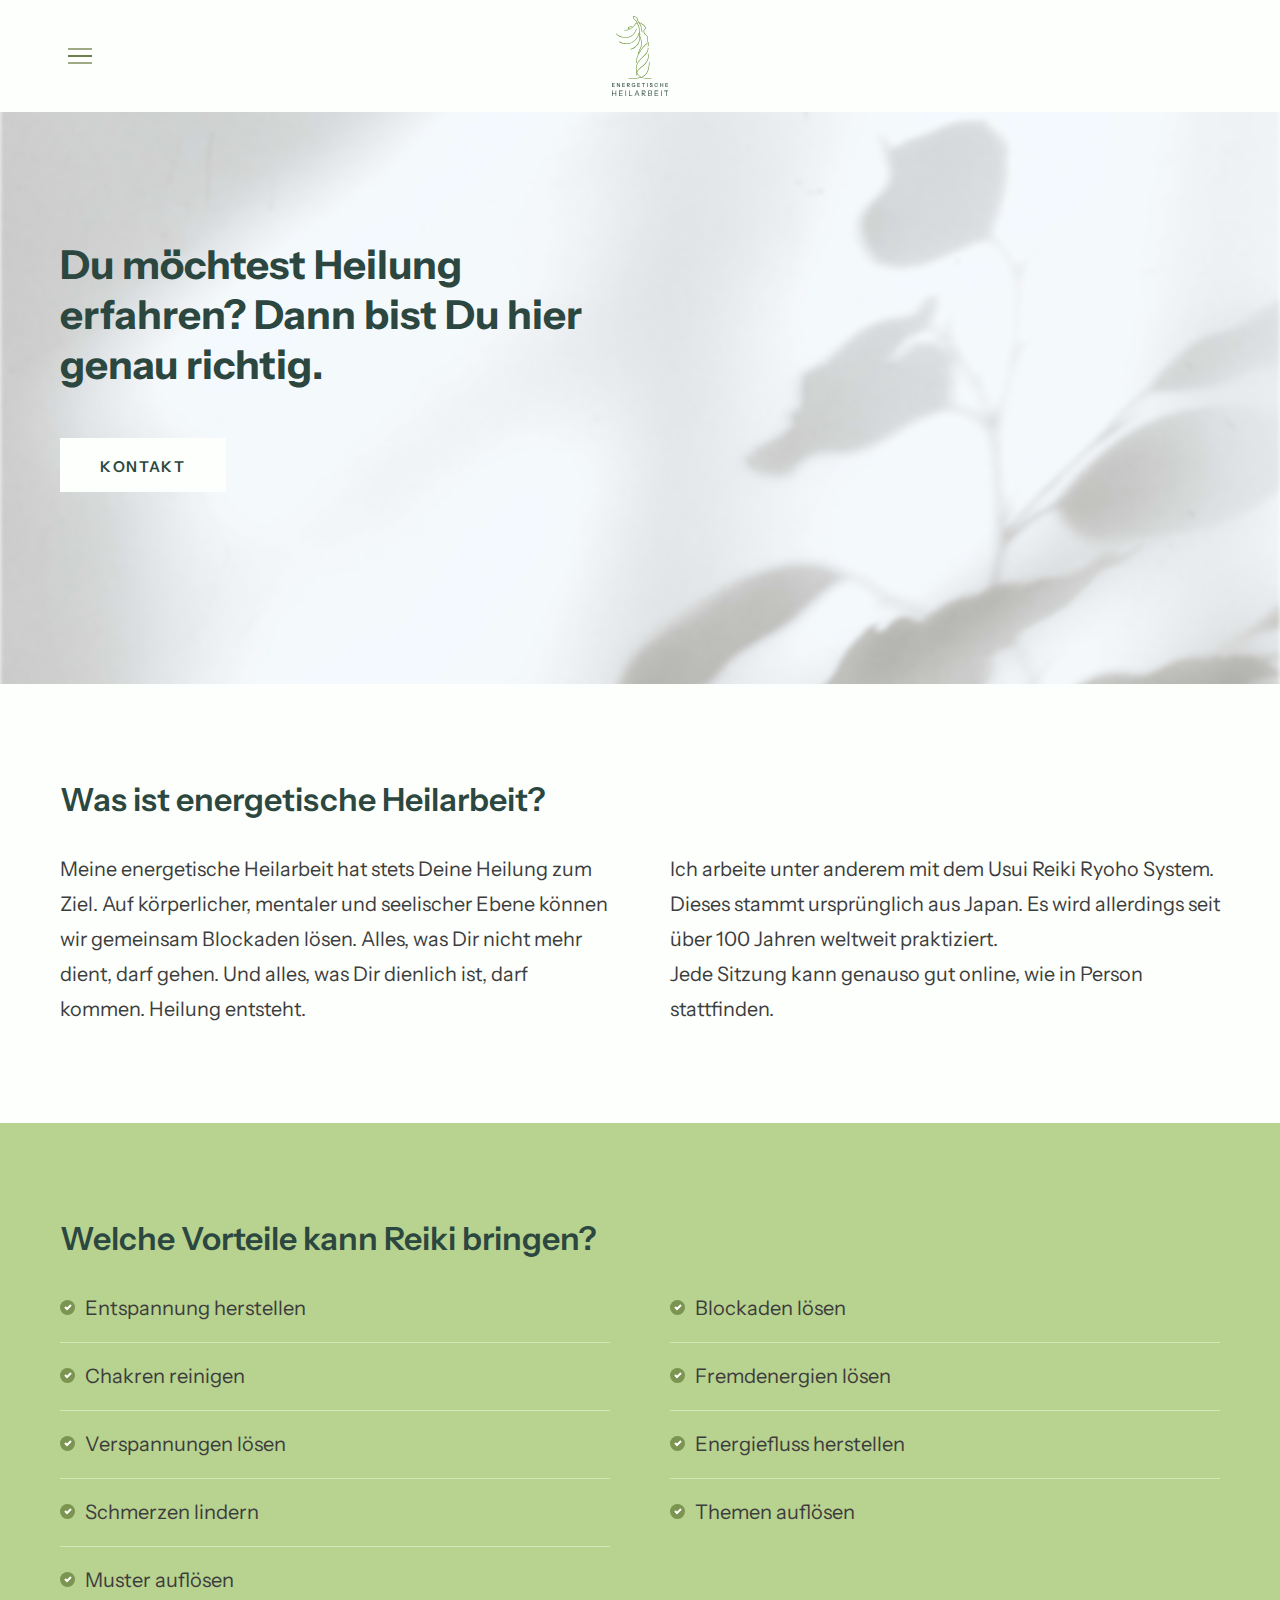
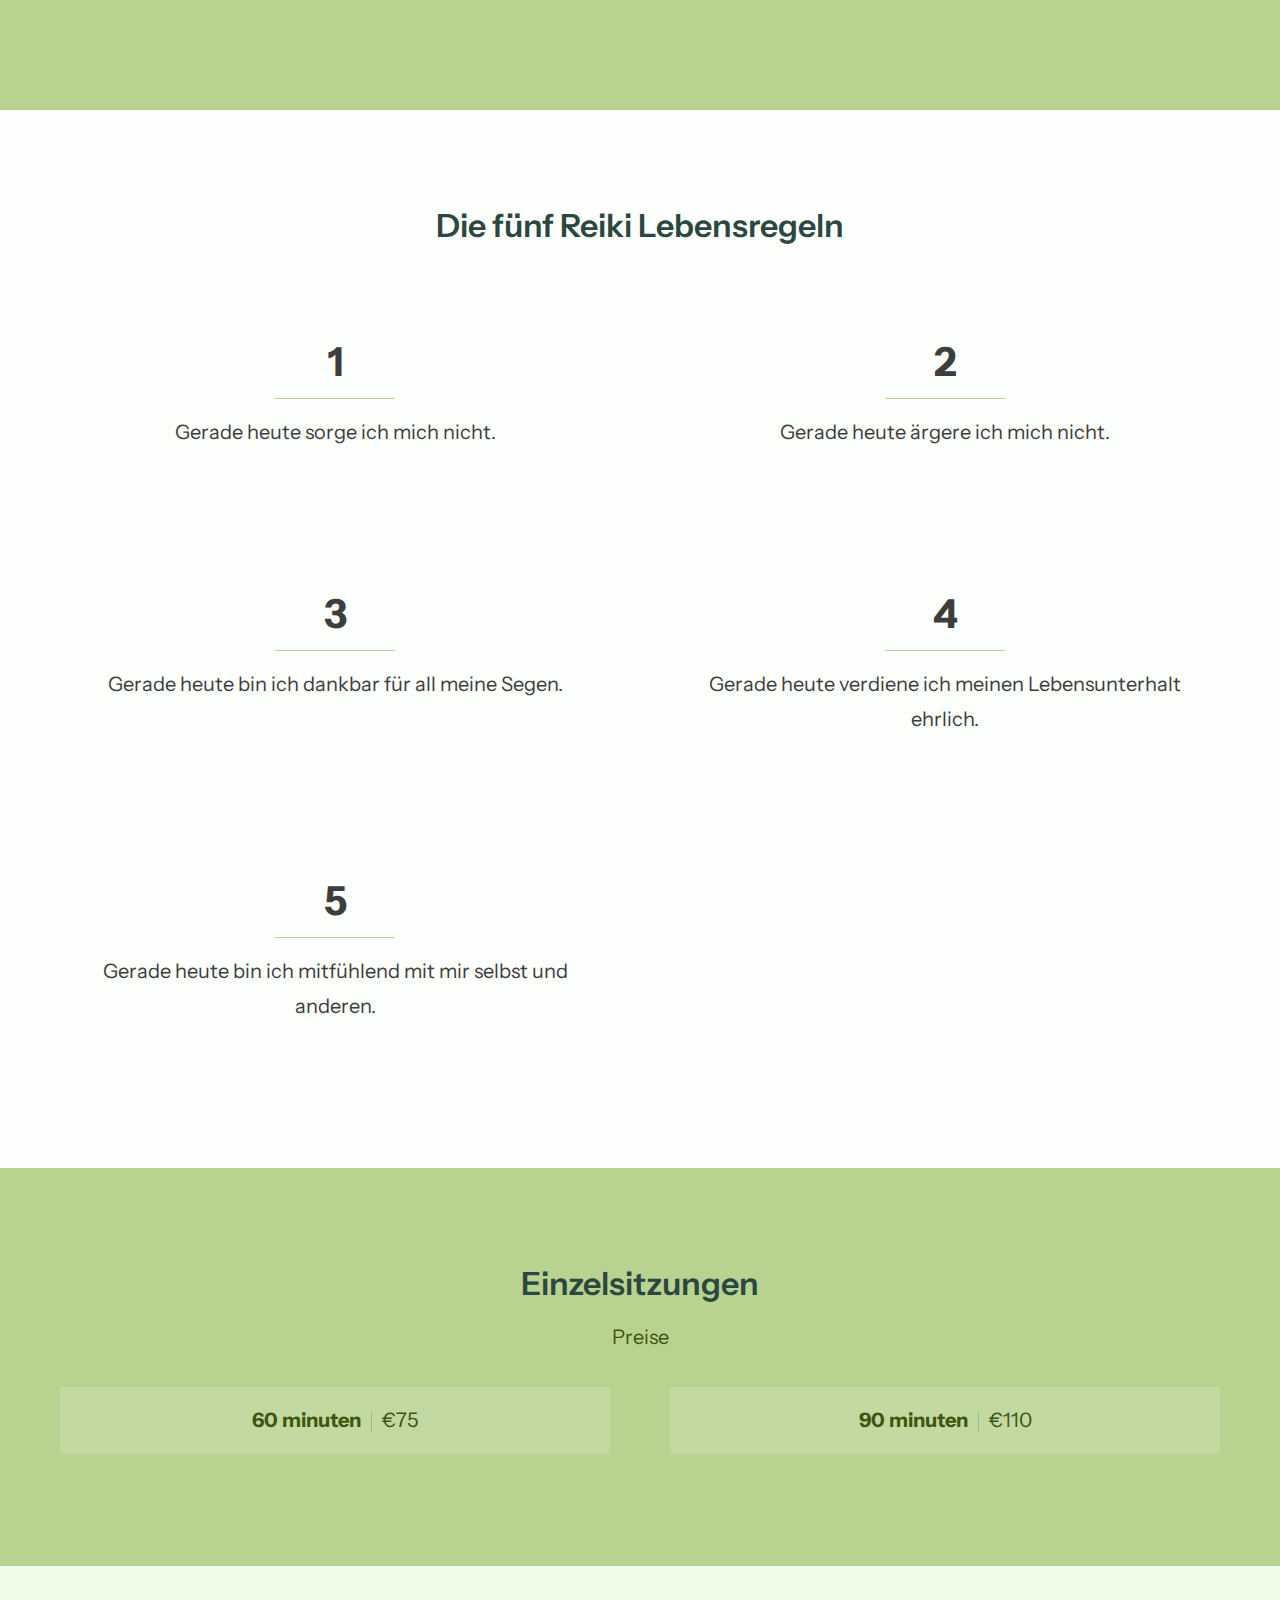
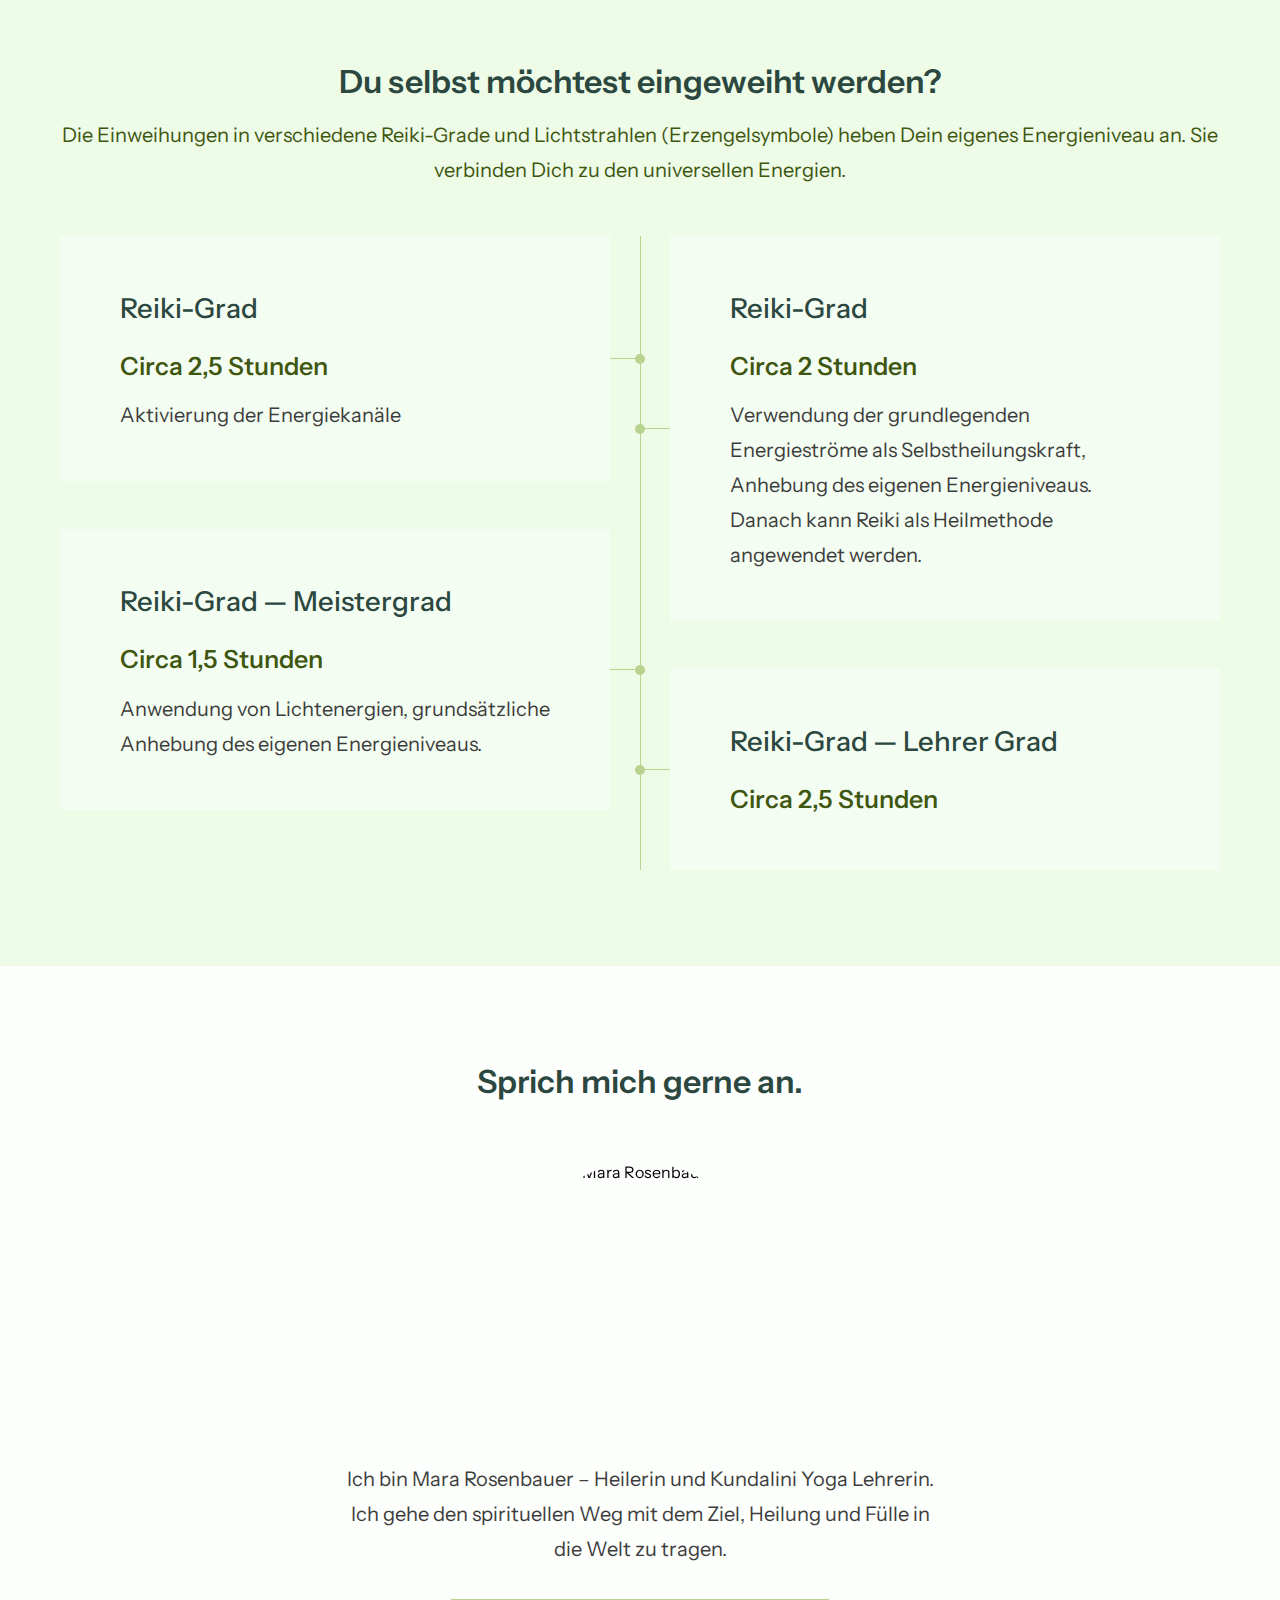
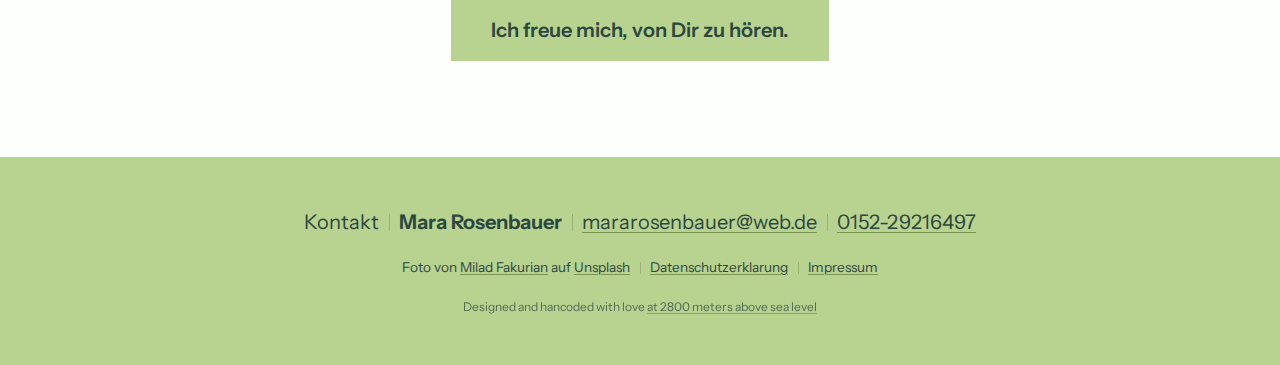
==== commit 987f5db2: "Fixes in background image & adding a pic" ====
--- a/index.html
+++ b/index.html
@@ -131,6 +131,7 @@
 		<!-- Kontakt -->
 		<section id="kontakt" class="whitebg">
 			<h3>Sprich mich gerne an.</h3>
+			<img src="pic.jpg" alt="Mara Rosenbauer">
 			<p>Ich bin Mara Rosenbauer – Heilerin und Kundalini Yoga Lehrerin. Ich gehe den spirituellen Weg mit dem Ziel, Heilung und Fülle in die Welt zu tragen.</p>
 			<a tabindex="0" role="button" id="toggle" aria-pressed="false" href="mailto:mararosenbauer@web.de">Ich freue mich, von Dir zu hören.</a>
 		</section>
--- a/style.css
+++ b/style.css
@@ -398,11 +398,12 @@
 .lightgreenbg { background-color: var(--green-1) }
 
 .whitebg [role="button"] {
-	background-color: var(--green-2);
+	line-height: 1.5;
 	font-size: var(--textsize);
 	font-variant-caps: normal;
 	letter-spacing: 0;
 	color: var(--green-4);
+	background-color: var(--green-2);
 }
 
 .whitebg [role="button"]:hover {
@@ -410,12 +411,24 @@
 	color: var(--green-0);
 }
 
-.photobg {
+.photobg::before {
+	position: absolute;
+	display: block;
+	margin: auto;
+	width: 100%;
+	height: 100%;
+	top: 0;
+	bottom: 0;
+	left: 0;
+	right: 0;
+	content: '';
+	z-index: -1;
 	background-image: url('milad-fakurian-UqP7U400AZs-unsplash.jpg');
 	background-repeat: no-repeat;
 	background-position: 50% 50%;
 	background-size: cover;
 	background-attachment: fixed;
+	filter: blur(2px);
 }
 
 .photobg [role="button"] {
@@ -430,10 +443,7 @@
 
 @media (prefers-color-scheme: dark)
 {
-	.photobg {
-		background-image: linear-gradient(var(--green-0), var(--green-0)), url('milad-fakurian-UqP7U400AZs-unsplash.jpg');
-		background-blend-mode: soft-light;
-	}
+	.photobg::before { filter: blur(2px) opacity(.75) }
 
 	.darkgreenbg { background-color: var(--green-1) }
 	.whitebg [role="button"] { background-color: rgba(var(--green-2-rgb), .125) }
@@ -534,6 +544,7 @@
 
 /* Lebensregeln */
 
+#lebensregeln { position: relative }
 #lebensregeln h3 { text-align: center }
 
 #lebensregeln ol {
@@ -799,6 +810,18 @@
 
 #kontakt { text-align: center }
 
+#kontakt img {
+	position: relative;
+	display: block;
+	margin: var(--lgap) auto;
+	width: calc(10 * var(--gap));
+	height: calc(10 * var(--gap));
+	border-radius: 50%;
+	object-fit: cover;
+	object-position: 50% 50%;
+	filter: contrast(1.25);
+}
+
 @media screen and (min-width: 50rem)
 {
 	#kontakt {
@@ -815,6 +838,24 @@
 		padding-right: 0;
 		width: calc(50% - var(--lgap) / 2);
 	}
+
+	#kontakt img {
+		width: calc(12 * var(--gap));
+		height: calc(12 * var(--gap));
+	}
+}
+
+@media screen and (min-width: 100rem)
+{
+	#kontakt img {
+		width: calc(16 * var(--gap));
+		height: calc(16 * var(--gap));
+	}
+}
+
+@media (prefers-color-scheme: dark)
+{
+	#kontakt img { opacity: .75 }
 }
 
 /* Legal */
